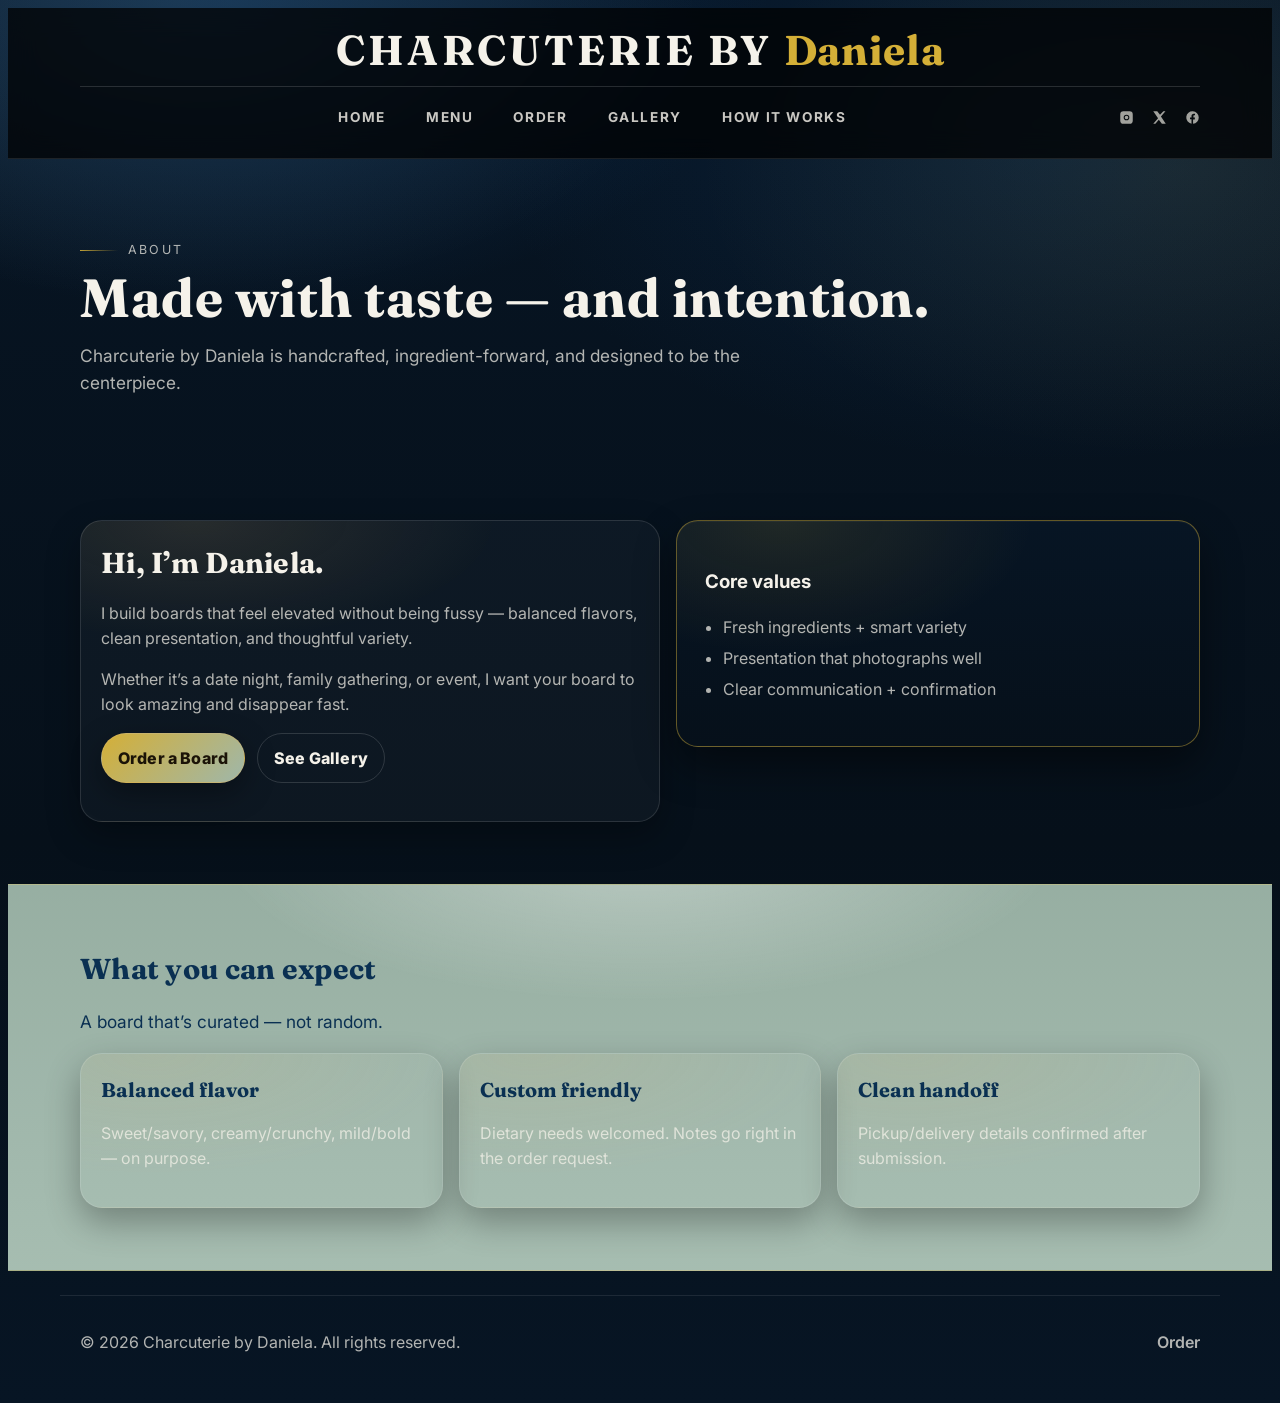
==== about.html @ 2075fee1 "adding the rest of the pages" ====
<!doctype html>
<html lang="en">
<head>
  <meta charset="utf-8" />
  <meta name="viewport" content="width=device-width,initial-scale=1" />
  <title>Charcuterie by Daniela — Boards for Every Occasion</title>
  <meta name="description" content="Handcrafted charcuterie boards made with premium ingredients. Perfect for date nights, gatherings, and events." />
  <link rel="stylesheet" href="css/styles.css" />
  <link rel="preconnect" href="https://fonts.googleapis.com">
  <link rel="preconnect" href="https://fonts.gstatic.com" crossorigin>
  <link href="https://fonts.googleapis.com/css2?family=Fraunces:opsz,wght@9..144,400;9..144,600;9..144,700&family=Inter:wght@400;500;600;700&display=swap" rel="stylesheet">

  
</head>
<body>

  <header class="topbar">
    <div class="topbar-inner container">
      <a class="topbar-brand" href="index.html">
        Charcuterie by <span>Daniela</span>
      </a>

      <div class="topbar-line" aria-hidden="true"></div>

      <div class="topbar-row">
        <nav class="topbar-nav" aria-label="Primary">
          <a href="index.html">Home</a>
          <a href="boards.html">Menu</a>
          <a href="order.html">Order</a>
          <a href="gallery.html">Gallery</a>
          <a href="how-it-works.html">How It Works</a>
          <!--<a href="about.html">About</a>-->
        </nav>

        <div class="topbar-social" aria-label="Social">
          <a href="#" aria-label="Instagram" class="social-link">
            <svg viewBox="0 0 24 24" aria-hidden="true">
              <path d="M7 2h10a5 5 0 0 1 5 5v10a5 5 0 0 1-5 5H7a5 5 0 0 1-5-5V7a5 5 0 0 1 5-5zm5 5.5A4.5 4.5 0 1 0 16.5 12 4.5 4.5 0 0 0 12 7.5zm0 7.4A2.9 2.9 0 1 1 14.9 12 2.9 2.9 0 0 1 12 14.9zM17.8 6.2a1.1 1.1 0 1 1-1.1-1.1 1.1 1.1 0 0 1 1.1 1.1z"/>
            </svg>
          </a>

          <a href="#" aria-label="Twitter" class="social-link">
            <svg viewBox="0 0 24 24" aria-hidden="true">
              <path d="M18.2 2h3.3l-7.2 8.2L22 22h-6.2l-4.9-6.3L5.4 22H2l7.7-8.8L2 2h6.4l4.4 5.7L18.2 2z"/>
            </svg>
          </a>

          <a href="#" aria-label="Facebook" class="social-link">
            <svg viewBox="0 0 24 24" aria-hidden="true">
              <path d="M22 12a10 10 0 1 0-11.6 9.9v-7H8v-3h2.4V9.7c0-2.4 1.4-3.8 3.6-3.8 1 0 2 .2 2 .2v2.2h-1.1c-1.1 0-1.4.7-1.4 1.4V12H16l-.5 3h-2.6v7A10 10 0 0 0 22 12z"/>
            </svg>
          </a>
        </div>

        <button class="nav-toggle" aria-label="Open menu" aria-expanded="false" aria-controls="mobileMenu" type="button">
          <svg viewBox="0 0 24 24" aria-hidden="true">
            <path d="M4 6h16M4 12h16M4 18h16" fill="none" stroke="currentColor" stroke-width="2" stroke-linecap="round"/>
          </svg>
        </button>
      </div>

      <div id="mobileMenu" class="mobile-menu" hidden>
        <a href="index.html">Home</a>
        <a href="boards.html">Menu</a>
        <a href="order.html">Order</a>
        <a href="gallery.html">Gallery</a>
        <a href="how-it-works.html">How It Works</a>
        <!--<a href="about.html">About</a>-->
      </div>
    </div>
  </header>



  <main>

    <section class="hero">
        <div class="container">
        <div class="eyebrow">About</div>
        <h1>Made with taste — and intention.</h1>
        <p class="lead">Charcuterie by Daniela is handcrafted, ingredient-forward, and designed to be the centerpiece.</p>
        </div>
    </section>

    <section class="section">
        <div class="container">
        <div class="split">
            <div class="card">
            <h2 class="section-title">Hi, I’m Daniela.</h2>
            <p class="muted">I build boards that feel elevated without being fussy — balanced flavors, clean presentation, and thoughtful variety.</p>
            <p class="muted">Whether it’s a date night, family gathering, or event, I want your board to look amazing and disappear fast.</p>

            <div class="hero-cta" style="margin-top:16px;">
                <a class="btn" href="order.html">Order a Board</a>
                <a class="btn btn-ghost" href="gallery.html">See Gallery</a>
            </div>
            </div>

            <aside class="callout">
            <h3>Core values</h3>
            <ul class="list">
                <li>Fresh ingredients + smart variety</li>
                <li>Presentation that photographs well</li>
                <li>Clear communication + confirmation</li>
            </ul>
            </aside>
        </div>
        </div>
    </section>

    <section class="section section-alt">
        <div class="container">
        <h2 class="section-title">What you can expect</h2>
        <p class="lead">A board that’s curated — not random.</p>

        <div class="grid-3" style="margin-top:16px;">
            <div class="card">
            <h3>Balanced flavor</h3>
            <p class="muted">Sweet/savory, creamy/crunchy, mild/bold — on purpose.</p>
            </div>
            <div class="card">
            <h3>Custom friendly</h3>
            <p class="muted">Dietary needs welcomed. Notes go right in the order request.</p>
            </div>
            <div class="card">
            <h3>Clean handoff</h3>
            <p class="muted">Pickup/delivery details confirmed after submission.</p>
            </div>
        </div>
        </div>
    </section>

    </main>


  <footer class="site-footer">
    <div class="container footer-inner">
      <p class="muted">© <span id="year"></span> Charcuterie by Daniela. All rights reserved.</p>
      <div class="footer-links">
        <a href="order.html">Order</a>
        <a href="contact.html" style="display:none;">Contact</a>
      </div>
    </div>
  </footer>

  <script src="js/main.js"></script>

</body>
</html>
---- css/styles.css ----
:root{
    --bg:#0a3052;         /* ink blue */
    --panel: rgba(255,255,255,.04);
    --panel2: rgba(255,255,255,.06);
    --text:#F5F2EA;        /* warm off-white */
    --muted: rgba(245,242,234,.72);
    --line: rgba(255,255,255,.10);

    --sage:#9FB7AA;        /* pale green */
    --gold:#D4AF37;        /* kintsugi gold */

    --radius: 22px;
    --max: 1120px;
    --shadow: 0 18px 55px rgba(0,0,0,.55);
    --shadow2: 0 10px 30px rgba(0,0,0,.35);
    }

    body{
    font-family: "Inter", system-ui, -apple-system, Segoe UI, Roboto, Arial, sans-serif;

    background:
      /* NEW: blue presence layer */
      radial-gradient(900px 520px at 18% 0%, rgba(18,74,133,.40), transparent 60%),
      radial-gradient(900px 520px at 82% 10%, rgba(18,74,133,.22), transparent 62%),

      /* existing glows */
      radial-gradient(900px 520px at 14% 0%, rgba(207,233,214,.12), transparent 58%),
      radial-gradient(800px 480px at 92% 12%, rgba(212,175,55,.10), transparent 60%),

      /* existing base */
      linear-gradient(180deg, #071524 0%, #06101a 60%, #071524 100%);

    color: var(--text);
    line-height: 1.55;
    -webkit-font-smoothing: antialiased;
    text-rendering: optimizeLegibility;
  }



    a{color:inherit;text-decoration:none}

    [hidden]{ display:none !important; }

    .container{max-width:var(--max); margin:0 auto; padding:0 20px}



    /* ===== Header ===== */
    .topbar{
      position: sticky;
      top: 0;
      z-index: 100;
      background: rgba(0,0,0,.72);
      backdrop-filter: blur(14px);
      border-bottom: 1px solid rgba(255,255,255,.10);
    }

    .topbar-inner{
      padding: 18px 0 10px;
    }

    .topbar-brand{
      display: block;
      text-align: center;
      font-family: "Fraunces", serif;
      font-weight: 700;
      letter-spacing: .08em;
      text-transform: uppercase;
      font-size: clamp(1.6rem, 4vw, 2.6rem);
      line-height: 1;
      margin: 4px 0 14px;
    }

    .topbar-brand span{
      color: var(--gold);
      letter-spacing: .02em;
      text-transform: none;
    }

    .topbar-line{
      height: 1px;
      width: 100%;
      background: rgba(255,255,255,.14);
      margin: 0 auto 10px;
    }

    .topbar-row{
      display: grid;
      grid-template-columns: 1fr auto;
      align-items: center;
      gap: 14px;
      padding-bottom: 10px;
    }

    .topbar-nav{
      display: flex;
      justify-content: center;
      gap: clamp(14px, 2.2vw, 28px);
      flex-wrap: wrap;
    }

    .topbar-nav a{
      color: rgba(245,242,234,.82);
      font-weight: 700;
      letter-spacing: .12em;
      text-transform: uppercase;
      font-size: .85rem;
      padding: 10px 6px;
      position: relative;
    }

    .topbar-nav a:hover{
      color: var(--text);
    }

    .topbar-nav a::after{
      content:"";
      position:absolute;
      left: 50%;
      bottom: 4px;
      transform: translateX(-50%);
      width: 0%;
      height: 2px;
      border-radius: 999px;
      background: linear-gradient(90deg, var(--gold), transparent);
      transition: width .18s ease;
    }

    .topbar-nav a:hover::after{
      width: 75%;
    }

    .topbar-social{
      display: flex;
      gap: 18px;
      align-items: center;
    }

    /* --- Topbar layout: allow desktop + crafted-style mobile --- */
    .topbar-inner{
      display: grid;
      grid-template-columns: 1fr;
      grid-template-areas:
        "brand"
        "line"
        "row";
    }

    .topbar-brand{ grid-area: brand; }
    .topbar-line{ grid-area: line; }
    .topbar-row{ grid-area: row; }

    /* hamburger button (hidden on desktop) */
    .nav-toggle{
      display: none;
      background: transparent;
      border: 0;
      padding: 8px;
      border-radius: 12px;
      color: rgba(245,242,234,.75);
      cursor: pointer;
    }
    .nav-toggle svg{ width: 22px; height: 22px; }
    .nav-toggle:hover{ color: var(--text); }

    /* mobile menu panel */
    .mobile-menu{
      grid-area: mobile;
      width: 100%;
      margin-top: 10px;
      padding: 10px 0 14px;
      border-top: 1px solid rgba(255,255,255,.10);
      display: flex;
      flex-direction: column;
      gap: 6px;
    }
    .mobile-menu a{
      color: rgba(245,242,234,.85);
      font-weight: 700;
      letter-spacing: .10em;
      text-transform: uppercase;
      font-size: .92rem;
      padding: 12px 6px;
    }
    .mobile-menu a:hover{ color: var(--text); }

    /* --- Crafted-style mobile header --- */
    @media (max-width: 780px){
      /* brand + icons in ONE row */
      .topbar-inner{
        grid-template-columns: 1fr auto;
        grid-template-areas:
          "brand row"
          "mobile mobile";
        align-items: center;
        gap: 10px;
        padding: 10px 0;
      }

      .topbar-line{ display: none; }

      .topbar-brand{
        text-align: left;
        margin: 0;
        font-size: 1.35rem; /* adjust to taste */
        letter-spacing: .06em;
      }

      /* right side = socials + hamburger */
      .topbar-row{
        grid-template-columns: auto auto;
        gap: 10px;
        padding-bottom: 0;
        justify-content: end;
      }

      /* hide desktop nav links on mobile */
      .topbar-nav{ display: none; }

      .topbar-social{ gap: 12px; }
      .social-link svg{ width: 16px; height: 16px; }

      .nav-toggle{ display: inline-flex; align-items: center; justify-content: center; }
    }

    

    .social-link{
      display: inline-flex;
      align-items: center;
      justify-content: center;
      color: rgba(245,242,234,.65);
      transition: color .15s ease, transform .15s ease;
    }

    .social-link svg{
      width: 15px;
      height: 15px;
      fill: currentColor;
    }

    .social-link:hover{
      color: var(--text);
      transform: translateY(-1px);
    }


    

    .brand span{color: var(--gold)}
    .nav a{
    color: var(--muted);
    font-weight: 600;
    font-size: .95rem;
    position: relative;
    }
    .nav a:hover{color: var(--text)}
    .nav a::after{
    content:"";
    position:absolute;
    left:0; bottom:-10px;
    width:0%;
    height:2px;
    border-radius:999px;
    background: linear-gradient(90deg, var(--gold), transparent);
    transition: width .18s ease;
    }
    .nav a:hover::after{width: 70%}

    .btn{
    display:inline-flex; align-items:center; justify-content:center;
    padding:12px 16px;
    border-radius: 999px;
    background: linear-gradient(135deg, var(--gold), var(--sage));
    color:#1b1307;
    font-weight: 800;
    letter-spacing: .01em;
    box-shadow: var(--shadow2);
    border:1px solid rgba(215,180,106,.45);
    transition: transform .15s ease, filter .15s ease;
    }
    .btn:hover{transform: translateY(-1px); filter: brightness(1.02)}
    .btn-small{padding:10px 14px; font-size:.95rem}

    .btn-ghost{
    background: transparent;
    color: var(--text);
    border: 1px solid rgba(255,255,255,.14);
    box-shadow:none;
    }
    .btn-ghost:hover{border-color: rgba(215,180,106,.45)}


    /*====Hero section=====*/

    .hero{
    padding: 74px 0 44px;
    }

    .eyebrow{
    display:inline-flex;
    gap:10px;
    align-items:center;
    color: var(--muted);
    text-transform: uppercase;
    letter-spacing: .18em;
    font-size: .78rem;
    }
    .eyebrow::before{
    content:"";
    width:38px; height:1px;
    background: linear-gradient(90deg, var(--gold), transparent);
    opacity: .9;
    }

    h1{
    font-family: "Fraunces", serif;
    font-weight: 700;
    font-size: clamp(2.2rem, 4.2vw, 3.4rem);
    line-height: 1.06;
    margin: .55rem 0 1rem;
    letter-spacing: .01em;
    }
    .lead{
    font-size: 1.08rem;
    color: var(--muted);
    max-width: 60ch;
    
    }
    .section-alt .lead{
    font-size: 1.08rem;
    color: var(--bg);
    max-width: 60ch;
    }

    .hero-cta{display:flex; gap:12px; margin:22px 0 18px}

    .trust{
    display:grid;
    grid-template-columns: repeat(3, minmax(0,1fr));
    gap: 10px;
    margin-top: 18px;
    }
    .trust-item{
    padding: 14px;
    border-radius: 16px;
    border: 1px solid rgba(255,255,255,.10);
    background: rgba(255,255,255,.03);
    }
    .trust-item strong{display:block; font-size:.93rem}
    .trust-item span{display:block; color: var(--muted); font-size:.84rem; margin-top:2px}

    
    .hero{
    position: relative;
    overflow: hidden;
    }

    .hero.hero-art{
    padding: 0;                 /* kill old spacing */
    min-height: 82vh;
    display: flex;
    align-items: center;
    background: url("../images/kintsugi_flower.webp") center / cover no-repeat; /* <-- change path */
  }

  .hero.hero-art .hero-overlay{
    position:absolute;
    inset:0;
    background: linear-gradient(
      180deg,
      rgba(7,21,36,.78) 0%,
      rgba(7,21,36,.55) 45%,
      rgba(7,21,36,.85) 100%
    );
    pointer-events:none;
  }

  .hero.hero-art .hero-inner{
    position: relative;
    z-index: 2;
    display:block;              /* override the grid hero-inner */
    max-width: var(--max);
    width: 100%;
  }



/*====tiles====*/
    .feature-grid{
    display: grid;
    grid-template-columns: 1fr 1fr;
  }

  .tile{
    min-height: 420px;
    display: grid;
    place-items: center;
    padding: 48px 28px;
  }

  .tile-content{
    background: rgba(255,255,255,.03);
    border: 1px solid rgba(255,255,255,.08);
  }

  .tile-title{
    font-family: "Fraunces", serif;
    font-size: clamp(1.8rem, 3vw, 2.4rem);
    letter-spacing: .08em;
    text-transform: uppercase;
    margin: 0;
    text-align: center;
  }

  .tile-rule{
    width: 140px;
    height: 2px;
    background: rgba(212,175,55,.55);
    margin: 14px auto 18px;
  }

  .tile-text{
    color: var(--muted);
    max-width: 52ch;
    text-align: center;
    margin: 0 0 22px;
    font-size: 1.02rem;
  }

  .tile-btn{
    display: inline-flex;
    align-items: center;
    justify-content: center;
    padding: 12px 18px;
    border-radius: 999px;
    font-weight: 800;
    letter-spacing: .08em;
    text-transform: uppercase;
    font-size: .85rem;

    background: linear-gradient(135deg, var(--gold), rgba(212,175,55,.75));
    color: #1b1307;
    border: 1px solid rgba(212,175,55,.45);
  }

  .tile-btn:hover{
    filter: brightness(1.03);
    transform: translateY(-1px);
  }

  .tile-media{
    padding: 0;
    border: 1px solid rgba(255,255,255,.08);
  }

  @media (max-width: 1000px){
  .feature-grid{
    display: flex;
    flex-direction: column;
  }

  .tile-about{ order: 1; }
  .tile-media-1{ order: 2; }
  .tile-events{ order: 3; }
  .tile-media-2{ order: 4; }
}


  /* Rotator */
  .rotator{
    position: relative;
    width: 100%;
    height: 100%;
    min-height: 420px;
    overflow: hidden;
  }

  .rotator-img{
    position: absolute;
    inset: 0;
    width: 100%;
    height: 100%;
    object-fit: cover;
    opacity: 0;
    transform: scale(1.03);
    transition: opacity 900ms ease, transform 1400ms ease;
  }

  .rotator-img.is-active{
    opacity: 1;
    transform: scale(1);
  }

  /* Mobile: stack tiles */
  @media (max-width: 900px){
    .feature-grid{ grid-template-columns: 1fr; }
    .tile{ min-height: 340px; }
    .rotator{ min-height: 340px; }
  }



/*=====CTA_banner=====*/
  .cta-banner{
    overflow: hidden;
    /*width: 100%;*/
    padding: 84px 20px;
    background:
      radial-gradient(
        700px 260px at 50% -40px,
        rgba(255,255,255,.35),
        transparent 60%
      ),
      linear-gradient(
        180deg,
        rgba(159,183,170,.95),
        rgba(175,198,184,.95)
      );
    border-top: 1px solid rgba(212,175,55,.28);
    border-bottom: 1px solid rgba(212,175,55,.28);
  }


  .cta-inner{
    max-width: var(--max);
    margin: 0 auto;
    text-align: center;
    color: #071524;
  }

  .cta-inner h2{
    font-family: "Fraunces", serif;
    font-size: clamp(2rem, 3.6vw, 2.6rem);
    margin: 0 0 12px;
  }

  .cta-inner p{
    font-size: 1.05rem;
    margin-bottom: 28px;
    opacity: .85;
  }


  .cta-actions{
    display: flex;
    gap: 14px;
    justify-content: center;
    flex-wrap: wrap;
  }

  /* toggle style */
  .cta-actions{
    margin-top: 22px;
    display: grid;
    gap: 12px;
    justify-items: center;
  }

  .gc-order{
    width: min(760px, 100%);
  }

  /* pill toggle */
  .gc-toggle{
    display: grid;
    grid-template-columns: 1fr 1fr;
    gap: 6px;
    padding: 6px;
    border-radius: 999px;
    background: rgba(255,255,255,.55);
    border: 1px solid rgba(7,21,36,.12);
  }

  .gc-tab{
    border: 0;
    background: transparent;
    border-radius: 999px;
    padding: 12px 14px;
    cursor: pointer;

    display: inline-flex;
    align-items: center;
    justify-content: center;
    gap: 10px;

    font-weight: 800;
    color: rgba(7,21,36,.80);
  }

  .gc-tab.is-active{
    background: rgba(255,255,255,.85);
    box-shadow: 0 10px 22px rgba(0,0,0,.18);
    color: #071524;
  }

  .gc-ico{ font-size: 1rem; }

  /* rows */
  .gc-rows{
    margin-top: 10px;
    border-radius: 18px;
    overflow: hidden;
    background: rgba(255,255,255,.55);
    border: 1px solid rgba(7,21,36,.12);
  }

  .gc-row{
    display: grid;
    grid-template-columns: 28px 1fr 16px;
    align-items: center;
    gap: 12px;
    padding: 14px 16px;
    color: #071524;
    text-decoration: none;
  }

  .gc-row + .gc-row{
    border-top: 1px solid rgba(7,21,36,.10);
  }

  .gc-row:hover{
    background: rgba(255,255,255,.70);
  }

  .gc-row-ico{
    opacity: .9;
  }

  .gc-row-text{
    font-weight: 600;
  }

  .gc-arrow{
    opacity: .55;
    font-size: 1.35rem;
    transform: translateY(-1px);
  }
  @media (max-width: 520px){
    .gc-toggle{
      grid-template-columns: 1fr;   /* stack buttons */
      border-radius: 18px;
    }
    .gc-tab{
      justify-content: flex-start;  /* looks nicer stacked */
    }
  }




  /*====photo scroll======*/
  .parallax-band{
    position: relative;
    width: 100%;
    height: clamp(320px, 45vh, 520px);
    overflow: hidden;
    border-top: 1px solid rgba(212,175,55,.22);
    border-bottom: 1px solid rgba(212,175,55,.22);
  }

  .parallax-band::before{
    content:"";
    position:absolute;
    inset:-12%; /* extra so it can move without showing edges */
    background: url("../images/Screenshot\ 2026-01-25\ 193001.webp") center / cover no-repeat;
    transform: translate3d(0, 0, 0);
    will-change: transform;
  }


/*====Board size & gallery ======*/
  .hero.hero-art h1{ max-width: 18ch; }
    
    .text-link{color: var(--gold); font-weight: 800}

    .section{padding: 62px 0}
    .section-title{
    font-family: "Fraunces", serif;
    font-size: 1.8rem;
    margin:0 0 .35rem;
    letter-spacing: .01em;
    }
    .section-subtitle{color: var(--muted); margin:0 0 24px}

    .grid-3{
    display:grid;
    grid-template-columns: repeat(3, minmax(0,1fr));
    gap: 16px;
    }


    /*====playing tht the card layout====*/

    .board-card{
      padding: 0;
      overflow: hidden;
    }

    .board-card .card-media{
      position: relative;
      height: 190px;
      border-bottom: 1px solid rgba(255,255,255,.10);
    }

    .board-card .card-media img{
      width: 100%;
      height: 100%;
      object-fit: cover;
      display: block;
      transform: scale(1.02);
      transition: transform 500ms ease;
    }

    .board-card:hover .card-media img{
      transform: scale(1.06);
    }

    .board-card .price-pill{
      position: absolute;
      top: 12px;
      right: 12px;
      padding: 8px 12px;
      border-radius: 999px;
      font-weight: 800;
      font-size: .78rem;
      letter-spacing: .06em;
      text-transform: uppercase;
      background: rgba(7,21,36,.72);
      color: var(--text);
      border: 1px solid rgba(212,175,55,.35);
      backdrop-filter: blur(8px);
    }

    .board-card .card-body{
      padding: 20px;
    }

    .card{
    padding: 20px;
    border-radius: var(--radius);
    border: 1px solid rgba(255,255,255,.12);
    background:
        radial-gradient(500px 200px at 20% 0%, rgba(215,180,106,.12), transparent 60%),
        rgba(255,255,255,.03);
    box-shadow: 0 14px 34px rgba(0,0,0,.30);
    transition: transform .15s ease, border-color .15s ease;
    }
    .card:hover{
    transform: translateY(-2px);
    border-color: rgba(215,180,106,.35);
    }

    .card h3{
    font-family: "Fraunces", serif;
    margin: 0 0 6px;
    font-size: 1.25rem;
    }
    .muted{color: var(--muted)}

    .list{margin: 12px 0 16px; padding-left: 18px; color: var(--muted)}
    .list li{margin: 6px 0}

    .section-alt{
      color: var(--bg);
    background:
      radial-gradient(
        700px 260px at 50% -40px,
        rgba(255,255,255,.35),
        transparent 60%
      ),
      linear-gradient(
        180deg,
        rgba(159,183,170,.95),
        rgba(175,198,184,.95)
      );
    border-top: 1px solid rgba(212,175,55,.28);
    border-bottom: 1px solid rgba(212,175,55,.28);
    }
    .split{
    display:grid;
    grid-template-columns: 1.05fr .95fr;
    gap: 16px;
    align-items: start;
    }
    .callout{
      padding: 28px;
      border-radius: var(--radius);
      background:
        radial-gradient(
          420px 220px at 20% 0%,
          rgba(212,175,55,.12),
          transparent 60%
        ),
        linear-gradient(
          180deg,
          #071524,
          #06101a
        );

      border: 1px solid rgba(212,175,55,.45);
      box-shadow:
        0 18px 40px rgba(0,0,0,.45),
        inset 0 1px 0 rgba(255,255,255,.04);
    }

    .callout h3{
      color: var(--text);
    }

    .site-footer{padding: 24px 0}
    .footer-inner{
    display:flex; justify-content:space-between; align-items:center;
    border-top: 1px solid rgba(255,255,255,.09);
    padding-top: 18px;
    }
    .footer-links{display:flex; gap:14px}
    .footer-links a{color: var(--muted); font-weight:600}
    .footer-links a:hover{color: var(--text)}

    @media (max-width: 900px){
    .hero-inner{grid-template-columns:1fr}
    .trust{grid-template-columns:1fr}
    .grid-3{grid-template-columns:1fr}
    .split{grid-template-columns:1fr}
    .nav{gap:12px; flex-wrap:wrap; justify-content:flex-end}
    }
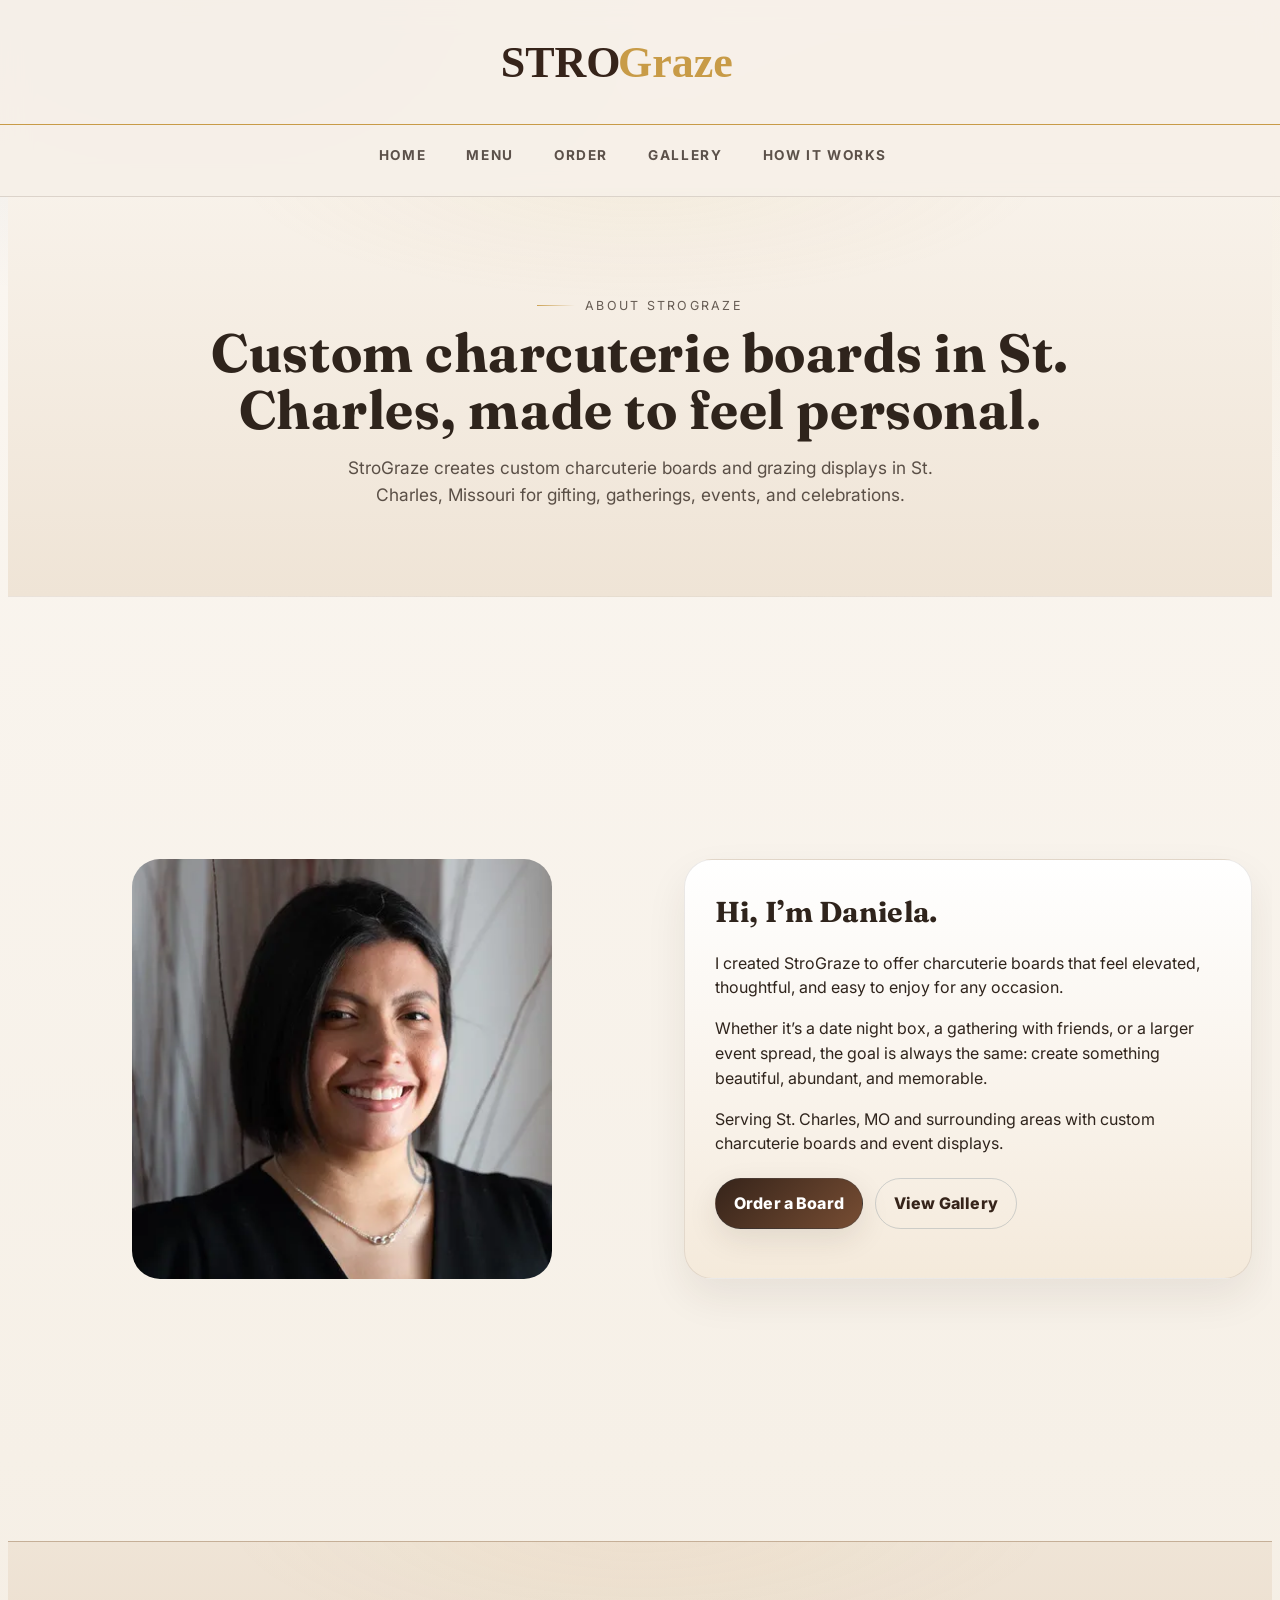
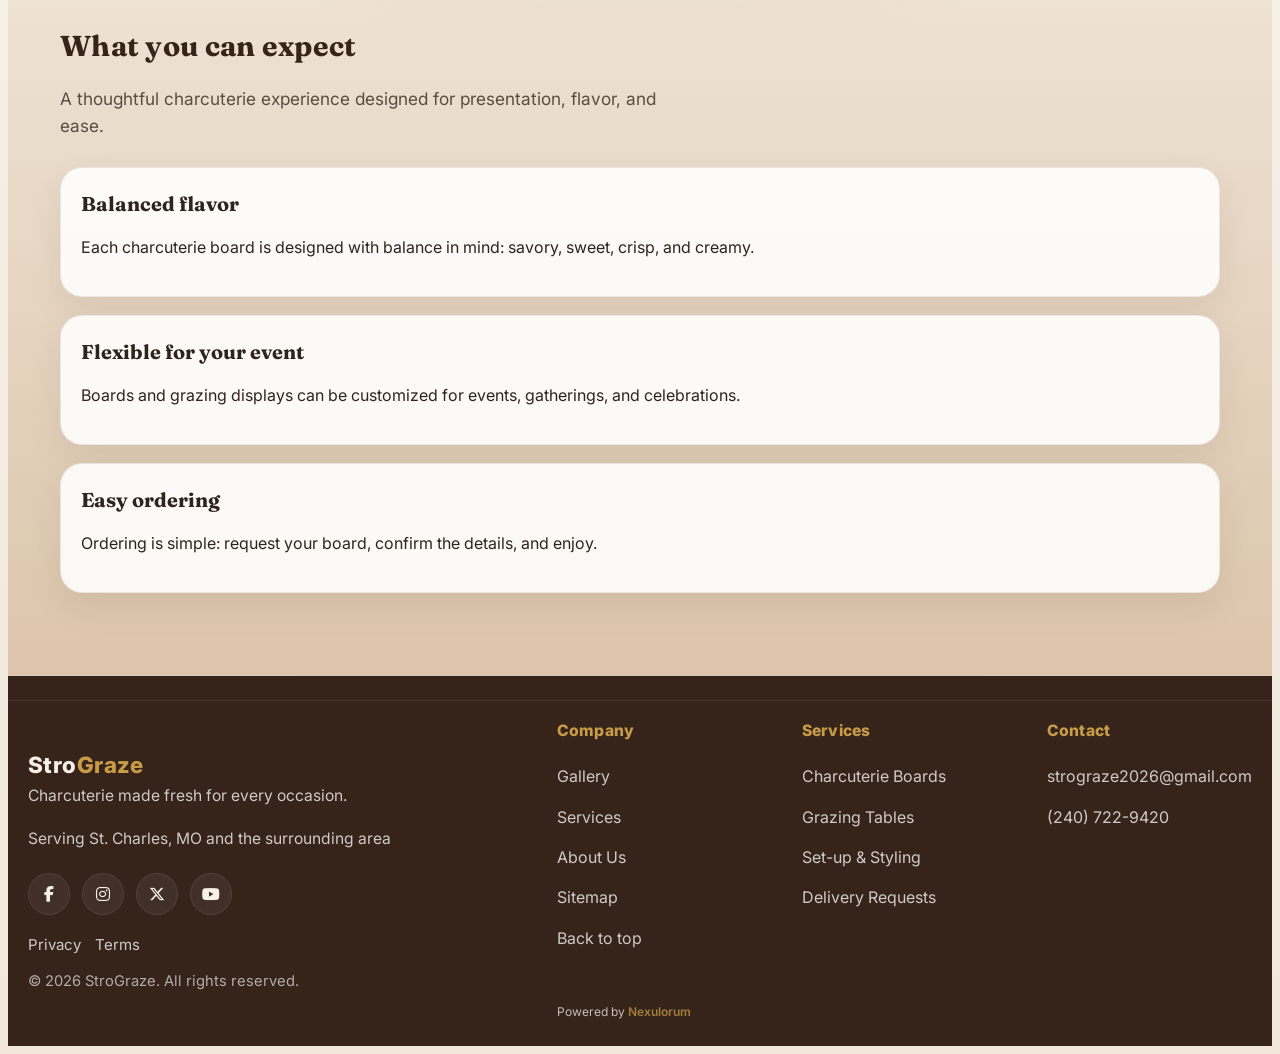
==== commit da756bde: "fixing bugs" ====
--- a/about.html
+++ b/about.html
@@ -3,21 +3,83 @@
 <head>
   <meta charset="utf-8" />
   <meta name="viewport" content="width=device-width,initial-scale=1" />
-  <title>Charcuterie by Daniela — Boards for Every Occasion</title>
-  <meta name="description" content="Handcrafted charcuterie boards made with premium ingredients. Perfect for date nights, gatherings, and events." />
+
+  <title>About StroGraze | Charcuterie Boards in St Charles MO</title>
+  <meta name="description" content="Learn about StroGraze, a St Charles, MO charcuterie business creating custom boards, grazing boxes, and styled displays for gifting, gatherings, and events." />
+
+  <link rel="canonical" href="https://strograze.com/about.html" />
+
+  <meta property="og:title" content="About StroGraze | Charcuterie Boards in St Charles MO" />
+  <meta property="og:description" content="StroGraze creates custom charcuterie boards and grazing displays for St Charles, MO events, gifting, and gatherings." />
+  <meta property="og:type" content="website" />
+  <meta property="og:url" content="https://strograze.com/about.html" />
+  <meta property="og:image" content="https://strograze.com/images/og-charcuterie-board.webp" />
+
+  <meta name="twitter:card" content="summary_large_image" />
+  <meta name="twitter:title" content="About StroGraze | St Charles MO Charcuterie" />
+  <meta name="twitter:description" content="Custom charcuterie boards and grazing displays made for St Charles, MO gatherings and events." />
+  <meta name="twitter:image" content="https://strograze.com/images/og-charcuterie-board.webp" />
+  <link rel="icon" href="/images/favicon.svg" type="image/svg+xml">
+
   <link rel="stylesheet" href="css/styles.css" />
-  <link rel="preconnect" href="https://fonts.googleapis.com">
-  <link rel="preconnect" href="https://fonts.gstatic.com" crossorigin>
-  <link href="https://fonts.googleapis.com/css2?family=Fraunces:opsz,wght@9..144,400;9..144,600;9..144,700&family=Inter:wght@400;500;600;700&display=swap" rel="stylesheet">
-
-  
+
+  <link rel="preconnect" href="https://fonts.googleapis.com" />
+  <link rel="preconnect" href="https://fonts.gstatic.com" crossorigin />
+  <link href="https://fonts.googleapis.com/css2?family=Fraunces:opsz,wght@9..144,400;9..144,600;9..144,700&family=Inter:wght@400;500;600;700&display=swap" rel="stylesheet" />
+  <link rel="stylesheet" href="https://cdnjs.cloudflare.com/ajax/libs/font-awesome/6.5.2/css/all.min.css" />
+
+  <script type="application/ld+json">
+  {
+    "@context": "https://schema.org",
+    "@type": "LocalBusiness",
+    "@id": "https://strograze.com/#business",
+    "name": "StroGraze",
+    "url": "https://strograze.com/",
+    "description": "Custom charcuterie boards, grazing boxes, and event-ready displays serving St Charles, Missouri and the surrounding area.",
+    "email": "strograze2026@gmail.com",
+    "telephone": "+12407229420",
+    "areaServed": [
+      "St Charles, MO",
+      "St Charles County, MO",
+      "St Louis, MO",
+      "O'Fallon, MO",
+      "St Peters, MO"
+    ],
+    "address": {
+      "@type": "PostalAddress",
+      "addressLocality": "St Charles",
+      "addressRegion": "MO",
+      "addressCountry": "US"
+    },
+    "priceRange": "$$",
+    "servesCuisine": "Charcuterie",
+    "sameAs": []
+  }
+  </script>
+
+  <script type="application/ld+json">
+  {
+    "@context": "https://schema.org",
+    "@type": "AboutPage",
+    "@id": "https://strograze.com/about.html#webpage",
+    "url": "https://strograze.com/about.html",
+    "name": "About StroGraze",
+    "description": "About page for StroGraze, a St Charles, Missouri charcuterie business.",
+    "isPartOf": {
+      "@id": "https://strograze.com/#website"
+    },
+    "about": {
+      "@id": "https://strograze.com/#business"
+    }
+  }
+  </script>
 </head>
-<body>
+<body class="page-about">
 
   <header class="topbar">
     <div class="topbar-inner container">
       <a class="topbar-brand" href="index.html">
-        Charcuterie by <span>Daniela</span>
+        <img src="/images/logo.svg" alt="StroGraze charcuterie St Charles MO">
       </a>
 
       <div class="topbar-line" aria-hidden="true"></div>
@@ -32,25 +94,7 @@
           <!--<a href="about.html">About</a>-->
         </nav>
 
-        <div class="topbar-social" aria-label="Social">
-          <a href="#" aria-label="Instagram" class="social-link">
-            <svg viewBox="0 0 24 24" aria-hidden="true">
-              <path d="M7 2h10a5 5 0 0 1 5 5v10a5 5 0 0 1-5 5H7a5 5 0 0 1-5-5V7a5 5 0 0 1 5-5zm5 5.5A4.5 4.5 0 1 0 16.5 12 4.5 4.5 0 0 0 12 7.5zm0 7.4A2.9 2.9 0 1 1 14.9 12 2.9 2.9 0 0 1 12 14.9zM17.8 6.2a1.1 1.1 0 1 1-1.1-1.1 1.1 1.1 0 0 1 1.1 1.1z"/>
-            </svg>
-          </a>
-
-          <a href="#" aria-label="Twitter" class="social-link">
-            <svg viewBox="0 0 24 24" aria-hidden="true">
-              <path d="M18.2 2h3.3l-7.2 8.2L22 22h-6.2l-4.9-6.3L5.4 22H2l7.7-8.8L2 2h6.4l4.4 5.7L18.2 2z"/>
-            </svg>
-          </a>
-
-          <a href="#" aria-label="Facebook" class="social-link">
-            <svg viewBox="0 0 24 24" aria-hidden="true">
-              <path d="M22 12a10 10 0 1 0-11.6 9.9v-7H8v-3h2.4V9.7c0-2.4 1.4-3.8 3.6-3.8 1 0 2 .2 2 .2v2.2h-1.1c-1.1 0-1.4.7-1.4 1.4V12H16l-.5 3h-2.6v7A10 10 0 0 0 22 12z"/>
-            </svg>
-          </a>
-        </div>
+
 
         <button class="nav-toggle" aria-label="Open menu" aria-expanded="false" aria-controls="mobileMenu" type="button">
           <svg viewBox="0 0 24 24" aria-hidden="true">
@@ -76,58 +120,58 @@
 
     <section class="hero">
         <div class="container">
-        <div class="eyebrow">About</div>
-        <h1>Made with taste — and intention.</h1>
-        <p class="lead">Charcuterie by Daniela is handcrafted, ingredient-forward, and designed to be the centerpiece.</p>
+        <div class="eyebrow">About StroGraze</div>
+          <h1>Custom charcuterie boards in St. Charles, made to feel personal.</h1>
+          <p class="lead">StroGraze creates custom charcuterie boards and grazing displays in St. Charles, Missouri for gifting, gatherings, events, and celebrations.</p>
         </div>
     </section>
 
     <section class="section">
-        <div class="container">
-        <div class="split">
-            <div class="card">
+      <div class="container">
+        <div class="split about-owner-split">
+
+          <div class="about-owner-photo">
+            <img src="images/founder-img.webp" alt="Daniela, owner of StroGraze in St. Charles, MO">
+          </div>
+
+          <div class="card">
             <h2 class="section-title">Hi, I’m Daniela.</h2>
-            <p class="muted">I build boards that feel elevated without being fussy — balanced flavors, clean presentation, and thoughtful variety.</p>
-            <p class="muted">Whether it’s a date night, family gathering, or event, I want your board to look amazing and disappear fast.</p>
-
-            <div class="hero-cta" style="margin-top:16px;">
-                <a class="btn" href="order.html">Order a Board</a>
-                <a class="btn btn-ghost" href="gallery.html">See Gallery</a>
+            <p class="muted">I created StroGraze to offer charcuterie boards that feel elevated, thoughtful, and easy to enjoy for any occasion.</p>
+            <p class="muted">Whether it’s a date night box, a gathering with friends, or a larger event spread, the goal is always the same: create something beautiful, abundant, and memorable.</p>
+            <p class="muted">Serving St. Charles, MO and surrounding areas with custom charcuterie boards and event displays.</p>
+
+            <div class="hero-cta">
+              <a class="btn" href="order.html">Order a Board</a>
+              <a class="btn btn-ghost" href="gallery.html">View Gallery</a>
             </div>
-            </div>
-
-            <aside class="callout">
-            <h3>Core values</h3>
-            <ul class="list">
-                <li>Fresh ingredients + smart variety</li>
-                <li>Presentation that photographs well</li>
-                <li>Clear communication + confirmation</li>
-            </ul>
-            </aside>
-        </div>
-        </div>
+          </div>
+
+        </div>
+      </div>
     </section>
 
     <section class="section section-alt">
-        <div class="container">
+      <div class="container">
         <h2 class="section-title">What you can expect</h2>
-        <p class="lead">A board that’s curated — not random.</p>
-
-        <div class="grid-3" style="margin-top:16px;">
-            <div class="card">
+        <p class="lead">A thoughtful charcuterie experience designed for presentation, flavor, and ease.</p>
+
+        <div class="about-expect-grid">
+          <div class="card">
             <h3>Balanced flavor</h3>
-            <p class="muted">Sweet/savory, creamy/crunchy, mild/bold — on purpose.</p>
-            </div>
-            <div class="card">
-            <h3>Custom friendly</h3>
-            <p class="muted">Dietary needs welcomed. Notes go right in the order request.</p>
-            </div>
-            <div class="card">
-            <h3>Clean handoff</h3>
-            <p class="muted">Pickup/delivery details confirmed after submission.</p>
-            </div>
-        </div>
-        </div>
+            <p class="muted">Each charcuterie board is designed with balance in mind: savory, sweet, crisp, and creamy.</p>
+          </div>
+
+          <div class="card">
+            <h3>Flexible for your event</h3>
+            <p class="muted">Boards and grazing displays can be customized for events, gatherings, and celebrations.</p>
+          </div>
+
+          <div class="card">
+            <h3>Easy ordering</h3>
+            <p class="muted">Ordering is simple: request your board, confirm the details, and enjoy.</p>
+          </div>
+        </div>
+      </div>
     </section>
 
     </main>
@@ -135,15 +179,65 @@
 
   <footer class="site-footer">
     <div class="container footer-inner">
-      <p class="muted">© <span id="year"></span> Charcuterie by Daniela. All rights reserved.</p>
-      <div class="footer-links">
-        <a href="order.html">Order</a>
-        <a href="contact.html" style="display:none;">Contact</a>
+      <div class="footer__left">
+        <div>
+          <div class="footer__name">Stro<span>Graze</span></div>
+          <div class="footer__tag">
+            Charcuterie made fresh for every occasion.
+            <p>Serving St. Charles, MO and the surrounding area</p>
+          </div>
+
+          <div class="footer__socials">
+            <a href="#" aria-label="Facebook"><i class="fa-brands fa-facebook-f"></i></a>
+            <a href="#" aria-label="Instagram"><i class="fa-brands fa-instagram"></i></a>
+            <a href="#" aria-label="X"><i class="fa-brands fa-x-twitter"></i></a>
+            <a href="#" aria-label="YouTube"><i class="fa-brands fa-youtube"></i></a>
+          </div>
+
+          <div class="footer__legal">
+            <a href="/privacy.html">Privacy</a>
+            <a href="/terms.html">Terms</a>
+          </div>
+
+          <p class="footer__copy">© <span id="year"></span> StroGraze. All rights reserved.</p>
+        </div>
+      </div>
+
+      <div class="footer__right">
+        <div class="footer__column">
+          <h3 class="footer__heading">Company</h3>
+          <a href="/gallery.html">Gallery</a>
+          <a href="/boards.html">Services</a>
+          <a href="/about.html">About Us</a>
+          <a href="/sitemap.html">Sitemap</a>
+          <a href="#top">Back to top</a>
+        </div>
+
+        <div class="footer__column">
+          <h3 class="footer__heading">Services</h3>
+          <a href="/boards.html">Charcuterie Boards</a>
+          <a href="/boards.html#grazing-tables">Grazing Tables</a>
+          <a href="/boards.html">Set-up &amp; Styling</a>
+          <a href="/order.html">Delivery Requests</a>
+        </div>
+
+        <div class="footer__column">
+          <h3 class="footer__heading">Contact</h3>
+          <a href="mailto:strograze2026@gmail.com">strograze2026@gmail.com</a>
+          <a href="tel:+12407229420">(240) 722-9420</a>
+        </div>
+
+        <div class="powered-by-nexulorum">
+          Powered by
+          <a href="https://nexulorum.com" target="_blank" rel="noopener noreferrer">Nexulorum</a>
+        </div>
       </div>
     </div>
   </footer>
 
-  <script src="js/main.js"></script>
-
+  <script src="/js/main.js"></script>
+  <script>
+    document.getElementById('year').textContent = new Date().getFullYear();
+  </script>
 </body>
 </html>
--- a/css/styles.css
+++ b/css/styles.css
@@ -1,40 +1,40 @@
 
-    :root{
-    --bg:#0a3052;         /* ink blue */
-    --panel: rgba(255,255,255,.04);
-    --panel2: rgba(255,255,255,.06);
-    --text:#F5F2EA;        /* warm off-white */
-    --muted: rgba(245,242,234,.72);
-    --line: rgba(255,255,255,.10);
-
-    --sage:#9FB7AA;        /* pale green */
-    --gold:#D4AF37;        /* kintsugi gold */
+  :root{
+    --bg: #f6f0e7;
+    --bg-soft: #efe4d6;
+    --panel: #ffffff;
+    --panel-warm: #eadbc8;
+
+    --text: #2f241c;
+    --muted: rgba(47,36,28,.72);
+    --line: rgba(59,44,34,.14);
+
+
+    --brown-deep: #36241a;
+    --brown-mid: #774d33;
+    --cream: #f6f0e7;
+    --tan: #dcc5ab;
+    --gold: #c89b47;
+    --white: #ffffff; 
 
     --radius: 22px;
-    --max: 1120px;
-    --shadow: 0 18px 55px rgba(0,0,0,.55);
-    --shadow2: 0 10px 30px rgba(0,0,0,.35);
-    }
-
-    body{
+    --max: 1520px;
+    --shadow: 0 18px 55px rgba(47,36,28,.12);
+    --shadow2: 0 10px 30px rgba(47,36,28,.10);
+  }
+
+
+  body{
     font-family: "Inter", system-ui, -apple-system, Segoe UI, Roboto, Arial, sans-serif;
-
     background:
-      /* NEW: blue presence layer */
-      radial-gradient(900px 520px at 18% 0%, rgba(18,74,133,.40), transparent 60%),
-      radial-gradient(900px 520px at 82% 10%, rgba(18,74,133,.22), transparent 62%),
-
-      /* existing glows */
-      radial-gradient(900px 520px at 14% 0%, rgba(207,233,214,.12), transparent 58%),
-      radial-gradient(800px 480px at 92% 12%, rgba(212,175,55,.10), transparent 60%),
-
-      /* existing base */
-      linear-gradient(180deg, #071524 0%, #06101a 60%, #071524 100%);
-
+      radial-gradient(900px 520px at 15% 0%, rgba(63,103,135,.10), transparent 60%),
+      radial-gradient(900px 520px at 85% 10%, rgba(200,155,71,.08), transparent 62%),
+      linear-gradient(180deg, #fbf7f2 0%, #f6f0e7 55%, #f1e7da 100%);
     color: var(--text);
     line-height: 1.55;
     -webkit-font-smoothing: antialiased;
     text-rendering: optimizeLegibility;
+    overflow-x: hidden;
   }
 
 
@@ -49,13 +49,15 @@
 
     /* ===== Header ===== */
     .topbar{
-      position: sticky;
-      top: 0;
-      z-index: 100;
-      background: rgba(0,0,0,.72);
-      backdrop-filter: blur(14px);
-      border-bottom: 1px solid rgba(255,255,255,.10);
-    }
+    position: fixed;
+    top: 0;
+    left: 0;
+    width: 100%;
+    z-index: 9999;
+    background: rgba(246,240,231,.88);
+    backdrop-filter: blur(14px);
+    border-bottom: 1px solid var(--line);
+  }
 
     .topbar-inner{
       padding: 18px 0 10px;
@@ -71,6 +73,7 @@
       font-size: clamp(1.6rem, 4vw, 2.6rem);
       line-height: 1;
       margin: 4px 0 14px;
+      color: var(--brown-deep);
     }
 
     .topbar-brand span{
@@ -82,7 +85,7 @@
     .topbar-line{
       height: 1px;
       width: 100%;
-      background: rgba(255,255,255,.14);
+      background: var(--gold);
       margin: 0 auto 10px;
     }
 
@@ -102,7 +105,7 @@
     }
 
     .topbar-nav a{
-      color: rgba(245,242,234,.82);
+      color: rgba(47,36,28,.78);
       font-weight: 700;
       letter-spacing: .12em;
       text-transform: uppercase;
@@ -112,7 +115,7 @@
     }
 
     .topbar-nav a:hover{
-      color: var(--text);
+      color: var(--gold);
     }
 
     .topbar-nav a::after{
@@ -159,7 +162,7 @@
       border: 0;
       padding: 8px;
       border-radius: 12px;
-      color: rgba(245,242,234,.75);
+      color: var(--brown-deep);
       cursor: pointer;
     }
     .nav-toggle svg{ width: 22px; height: 22px; }
@@ -177,7 +180,7 @@
       gap: 6px;
     }
     .mobile-menu a{
-      color: rgba(245,242,234,.85);
+      color: var(--brown-deep);
       font-weight: 700;
       letter-spacing: .10em;
       text-transform: uppercase;
@@ -231,7 +234,7 @@
       display: inline-flex;
       align-items: center;
       justify-content: center;
-      color: rgba(245,242,234,.65);
+      color: rgba(47,36,28,.62);
       transition: color .15s ease, transform .15s ease;
     }
 
@@ -242,7 +245,7 @@
     }
 
     .social-link:hover{
-      color: var(--text);
+      color: var(--brown-deep);
       transform: translateY(-1px);
     }
 
@@ -270,26 +273,32 @@
     .nav a:hover::after{width: 70%}
 
     .btn{
-    display:inline-flex; align-items:center; justify-content:center;
-    padding:12px 16px;
-    border-radius: 999px;
-    background: linear-gradient(135deg, var(--gold), var(--sage));
-    color:#1b1307;
-    font-weight: 800;
-    letter-spacing: .01em;
+    display:inline-flex;
+    align-items:center;
+    justify-content:center;
+    padding:12px 18px;
+    border-radius:999px;
+    background: linear-gradient(135deg, var(--brown-deep), var(--brown-mid));
+    color:#fff;
+    font-weight:800;
+    letter-spacing:.01em;
     box-shadow: var(--shadow2);
-    border:1px solid rgba(215,180,106,.45);
+    border:1px solid rgba(41,74,99,.20);
     transition: transform .15s ease, filter .15s ease;
-    }
-    .btn:hover{transform: translateY(-1px); filter: brightness(1.02)}
+  }
+    .btn:hover{
+    transform: translateY(-1px);
+    filter: brightness(1.04);
+  }
     .btn-small{padding:10px 14px; font-size:.95rem}
 
     .btn-ghost{
     background: transparent;
-    color: var(--text);
-    border: 1px solid rgba(255,255,255,.14);
-    box-shadow:none;
-    }
+    color: var(--brown-deep);
+    border: 1px solid rgba(41,74,99,.20);
+    box-shadow: none;
+  }
+
     .btn-ghost:hover{border-color: rgba(215,180,106,.45)}
 
 
@@ -325,15 +334,22 @@
     }
     .lead{
     font-size: 1.08rem;
-    color: var(--muted);
+    color: var(--text);
     max-width: 60ch;
     
     }
     .section-alt .lead{
     font-size: 1.08rem;
-    color: var(--bg);
+    color: var(--text);
     max-width: 60ch;
     }
+
+    section,
+main{
+  position: relative;
+  z-index: 1;
+  margin-top: 180px; /* adjust if needed */
+}
 
     .hero-cta{display:flex; gap:12px; margin:22px 0 18px}
 
@@ -363,7 +379,13 @@
     min-height: 82vh;
     display: flex;
     align-items: center;
-    background: url("../images/kintsugi_flower.webp") center / cover no-repeat; /* <-- change path */
+    background: url("../images/kintsugi_flower.webp") center / cover no-repeat; 
+  }
+  .hero,
+  .hero-art,
+  .parallax-band{
+    position: relative;
+    z-index: 1;
   }
 
   .hero.hero-art .hero-overlay{
@@ -371,9 +393,9 @@
     inset:0;
     background: linear-gradient(
       180deg,
-      rgba(7,21,36,.78) 0%,
-      rgba(7,21,36,.55) 45%,
-      rgba(7,21,36,.85) 100%
+      rgba(7,21,36,.60) 0%,
+      rgba(7,21,36,.33) 45%,
+      rgba(7,21,36,.70) 100%
     );
     pointer-events:none;
   }
@@ -395,7 +417,7 @@
   }
 
   .tile{
-    min-height: 420px;
+    min-height: 220px;
     display: grid;
     place-items: center;
     padding: 48px 28px;
@@ -423,7 +445,7 @@
   }
 
   .tile-text{
-    color: var(--muted);
+    color: var(--brown-deep);
     max-width: 52ch;
     text-align: center;
     margin: 0 0 22px;
@@ -508,17 +530,7 @@
     overflow: hidden;
     /*width: 100%;*/
     padding: 84px 20px;
-    background:
-      radial-gradient(
-        700px 260px at 50% -40px,
-        rgba(255,255,255,.35),
-        transparent 60%
-      ),
-      linear-gradient(
-        180deg,
-        rgba(159,183,170,.95),
-        rgba(175,198,184,.95)
-      );
+    background: var(--brown-deep);
     border-top: 1px solid rgba(212,175,55,.28);
     border-bottom: 1px solid rgba(212,175,55,.28);
   }
@@ -528,7 +540,7 @@
     max-width: var(--max);
     margin: 0 auto;
     text-align: center;
-    color: #071524;
+    color: var(--tan);
   }
 
   .cta-inner h2{
@@ -562,6 +574,7 @@
   .gc-order{
     width: min(760px, 100%);
   }
+
 
   /* pill toggle */
   .gc-toggle{
@@ -570,8 +583,8 @@
     gap: 6px;
     padding: 6px;
     border-radius: 999px;
-    background: rgba(255,255,255,.55);
-    border: 1px solid rgba(7,21,36,.12);
+    background: rgba(255,248,240,.82);
+    border: 1px solid rgba(54,36,26,.12);
   }
 
   .gc-tab{
@@ -580,31 +593,26 @@
     border-radius: 999px;
     padding: 12px 14px;
     cursor: pointer;
-
     display: inline-flex;
     align-items: center;
     justify-content: center;
     gap: 10px;
-
     font-weight: 800;
-    color: rgba(7,21,36,.80);
+    color: rgba(54,36,26,.82);
   }
 
   .gc-tab.is-active{
-    background: rgba(255,255,255,.85);
-    box-shadow: 0 10px 22px rgba(0,0,0,.18);
-    color: #071524;
-  }
-
-  .gc-ico{ font-size: 1rem; }
-
-  /* rows */
+    background: rgba(255,255,255,.92);
+    box-shadow: 0 10px 22px rgba(0,0,0,.12);
+    color: var(--brown-deep);
+  }
+
   .gc-rows{
     margin-top: 10px;
     border-radius: 18px;
     overflow: hidden;
-    background: rgba(255,255,255,.55);
-    border: 1px solid rgba(7,21,36,.12);
+    background: rgba(255,248,240,.82);
+    border: 1px solid rgba(54,36,26,.12);
   }
 
   .gc-row{
@@ -613,12 +621,17 @@
     align-items: center;
     gap: 12px;
     padding: 14px 16px;
-    color: #071524;
+    width: 100%;
+    border: 0;
+    background: transparent;
+    cursor: pointer;
+    text-align: left;
+    color: var(--brown-deep);
     text-decoration: none;
   }
 
   .gc-row + .gc-row{
-    border-top: 1px solid rgba(7,21,36,.10);
+    border-top: 1px solid rgba(54,36,26,.10);
   }
 
   .gc-row:hover{
@@ -638,6 +651,96 @@
     font-size: 1.35rem;
     transform: translateY(-1px);
   }
+
+
+
+.gc-inline-panel{
+  padding: 18px 16px 20px;
+  background: rgba(255, 248, 240, 0.78);
+  border-top: 1px solid rgba(63,45,36,.10);
+}
+
+.gc-inline-panel h4{
+  margin: 0 0 14px;
+  font-family: "Fraunces", serif;
+  font-size: 1.1rem;
+  color: var(--brown-deep);
+}
+
+
+.gc-form-grid > *{
+  min-width: 0;
+}
+.gc-form-grid{
+  display: grid;
+  grid-template-columns: repeat(2, minmax(0, 1fr));
+  gap: 14px;
+}
+
+.gc-form-grid label,
+.gc-full{
+  display: flex;
+  flex-direction: column;
+  gap: 6px;
+}
+
+.gc-form-grid span,
+.gc-full span{
+  font-size: .9rem;
+  font-weight: 700;
+  color: var(--brown-deep);
+}
+
+.gc-form-grid input,
+.gc-form-grid select,
+.gc-full textarea{
+  width: 100%;
+  max-width: 100%;
+  min-width: 0;
+  box-sizing: border-box;
+  padding: 12px 14px;
+  border-radius: 14px;
+  border: 1px solid rgba(63,45,36,.14);
+  background: rgba(255,255,255,.88);
+  color: var(--text);
+  font: inherit;
+}
+
+.gc-full{
+  margin-top: 14px;
+  min-width: 0
+}
+
+.gc-location-text{
+  margin: 0 0 14px;
+  color: var(--text);
+}
+
+.gc-submit-wrap{
+  margin-top: 18px;
+  display: flex;
+  justify-content: center;
+}
+.gc-helper-text{
+  margin: 12px 0 0;
+  font-size: .92rem;
+  color: rgba(54,36,26,.72);
+}
+
+.gc-submit-wrap{
+  margin-top: 18px;
+  display: flex;
+  justify-content: center;
+}
+
+
+
+
+@media (max-width: 700px){
+  .gc-form-grid{
+    grid-template-columns: 1fr;
+  }
+}
   @media (max-width: 520px){
     .gc-toggle{
       grid-template-columns: 1fr;   /* stack buttons */
@@ -676,14 +779,16 @@
     
     .text-link{color: var(--gold); font-weight: 800}
 
-    .section{padding: 62px 0}
+    .section{
+    padding: 72px 0;
+  }
     .section-title{
     font-family: "Fraunces", serif;
     font-size: 1.8rem;
     margin:0 0 .35rem;
     letter-spacing: .01em;
     }
-    .section-subtitle{color: var(--muted); margin:0 0 24px}
+    .section-subtitle{color: var(--brown-deep); margin:0 0 24px}
 
     .grid-3{
     display:grid;
@@ -693,6 +798,25 @@
 
 
     /*====playing tht the card layout====*/
+
+    .board-section{
+    background: #fcfaf7;
+  }
+
+  .board-section .board-card{
+    background: var(--brown-deep);
+    border: 1px solid rgba(74,52,40,.12);
+  }
+
+  .board-section .card-body{
+    background: transparent;
+  }
+
+  .board-section .price-pill{
+    background: rgba(41,74,99,.92);
+    color: #fff;
+    border: 1px solid rgba(200,155,71,.35);
+  }
 
     .board-card{
       padding: 0;
@@ -729,7 +853,7 @@
       letter-spacing: .06em;
       text-transform: uppercase;
       background: rgba(7,21,36,.72);
-      color: var(--text);
+      color: var(--cream);
       border: 1px solid rgba(212,175,55,.35);
       backdrop-filter: blur(8px);
     }
@@ -737,48 +861,48 @@
     .board-card .card-body{
       padding: 20px;
     }
+
+
 
     .card{
     padding: 20px;
     border-radius: var(--radius);
-    border: 1px solid rgba(255,255,255,.12);
-    background:
-        radial-gradient(500px 200px at 20% 0%, rgba(215,180,106,.12), transparent 60%),
-        rgba(255,255,255,.03);
-    box-shadow: 0 14px 34px rgba(0,0,0,.30);
+    border: 1px solid rgba(74,52,40,.10);
+    background: rgba(255,255,255,.88);
+    box-shadow: 0 14px 34px rgba(47,36,28,.08);
     transition: transform .15s ease, border-color .15s ease;
-    }
-    .card:hover{
+  }
+
+  .card:hover{
     transform: translateY(-2px);
-    border-color: rgba(215,180,106,.35);
-    }
-
-    .card h3{
+    border-color: rgba(41,74,99,.20);
+  }
+
+  .card h3{
     font-family: "Fraunces", serif;
     margin: 0 0 6px;
     font-size: 1.25rem;
-    }
-    .muted{color: var(--muted)}
+    color: var(--text);
+  }
+
+  .muted{
+    color: var(--text);
+  }
 
     .list{margin: 12px 0 16px; padding-left: 18px; color: var(--muted)}
     .list li{margin: 6px 0}
 
+
+    /*gallery section*/
     .section-alt{
-      color: var(--bg);
-    background:
-      radial-gradient(
-        700px 260px at 50% -40px,
-        rgba(255,255,255,.35),
-        transparent 60%
-      ),
-      linear-gradient(
-        180deg,
-        rgba(159,183,170,.95),
-        rgba(175,198,184,.95)
-      );
-    border-top: 1px solid rgba(212,175,55,.28);
-    border-bottom: 1px solid rgba(212,175,55,.28);
-    }
+    color: var(--text);
+    background: var(--brown-mid);
+    border-top: 1px solid var(--line);
+    border-bottom: 1px solid var(--line);
+  }
+  .section-alt h2{
+    color: var(--cream)
+  }
     .split{
     display:grid;
     grid-template-columns: 1.05fr .95fr;
@@ -786,44 +910,1538 @@
     align-items: start;
     }
     .callout{
-      padding: 28px;
-      border-radius: var(--radius);
-      background:
-        radial-gradient(
-          420px 220px at 20% 0%,
-          rgba(212,175,55,.12),
-          transparent 60%
-        ),
-        linear-gradient(
-          180deg,
-          #071524,
-          #06101a
-        );
-
-      border: 1px solid rgba(212,175,55,.45);
-      box-shadow:
-        0 18px 40px rgba(0,0,0,.45),
-        inset 0 1px 0 rgba(255,255,255,.04);
-    }
-
-    .callout h3{
-      color: var(--text);
-    }
-
-    .site-footer{padding: 24px 0}
+    padding: 28px;
+    border-radius: var(--radius);
+    background:
+      linear-gradient(180deg, rgba(255,250,244,.96), rgba(244,233,218,.96));
+    border: 1px solid rgba(166,124,82,.22);
+    box-shadow: 0 18px 40px rgba(47,36,28,.08);
+  }
+
+  .callout h3{
+    color: var(--brown-deep);
+  }
+
+    .site-footer{padding: 24px 0; background: var(--brown-deep)}
     .footer-inner{
     display:flex; justify-content:space-between; align-items:center;
     border-top: 1px solid rgba(255,255,255,.09);
     padding-top: 18px;
     }
-    .footer-links{display:flex; gap:14px}
-    .footer-links a{color: var(--muted); font-weight:600}
-    .footer-links a:hover{color: var(--text)}
-
-    @media (max-width: 900px){
-    .hero-inner{grid-template-columns:1fr}
-    .trust{grid-template-columns:1fr}
-    .grid-3{grid-template-columns:1fr}
-    .split{grid-template-columns:1fr}
-    .nav{gap:12px; flex-wrap:wrap; justify-content:flex-end}
-    }
+
+
+/*footer section*/
+
+
+.footer__inner {
+  display: grid;
+  grid-template-columns: 1.15fr 1.85fr;
+  gap: 64px;
+  align-items: start;
+}
+
+.footer__left {
+  display: flex;
+  align-items: flex-start;
+  gap: 18px;
+  max-width: 420px;
+}
+
+.footer__mark {
+  width: 46px;
+  height: 46px;
+  display: block;
+  flex-shrink: 0;
+}
+
+.footer__name{
+  font-size: 1.4rem;
+  font-weight: 800;
+  letter-spacing: .02em;
+  color: var(--cream);
+}
+
+.footer__name span{
+  color: var(--gold);
+}
+
+.footer__tag {
+  color: rgba(255, 255, 255, 0.76);
+  line-height: 1.75;
+  margin-bottom: 20px;
+  font-size: 0.98rem;
+}
+
+.footer__socials {
+  display: flex;
+  flex-wrap: wrap;
+  gap: 12px;
+  margin-bottom: 18px;
+}
+
+.footer__socials a {
+  width: 40px;
+  height: 40px;
+  border-radius: 999px;
+  display: inline-flex;
+  align-items: center;
+  justify-content: center;
+  text-decoration: none;
+  color: var(--cream);
+  background: rgba(255, 255, 255, 0.06);
+  border: 1px solid rgba(255, 255, 255, 0.08);
+  transition: transform 0.2s ease, color 0.2s ease, border-color 0.2s ease, background 0.2s ease;
+}
+
+.footer__socials a:hover {
+  color: var(--cream);
+  background: var(--gold);
+  border-color: var(--gold);
+  transform: translateY(-2px);
+}
+
+.footer__legal {
+  display: flex;
+  flex-wrap: wrap;
+  gap: 14px;
+  margin: 0 0 14px;
+}
+
+.footer__legal a {
+  text-decoration: none;
+  color: rgba(255, 255, 255, 0.76);
+  font-size: 0.94rem;
+  transition: color 0.2s ease;
+}
+
+.footer__legal a:hover {
+  color: var(--gold);
+}
+
+.footer__copy {
+  margin: 0;
+  color: rgba(255, 255, 255, 0.62);
+  font-size: 0.92rem;
+}
+
+.footer__right {
+  display: grid;
+  grid-template-columns: repeat(3, minmax(0, 1fr));
+  gap: 40px;
+}
+
+.footer__column {
+  display: flex;
+  flex-direction: column;
+  gap: 14px;
+}
+
+.footer__heading {
+  margin: 0 0 6px;
+  font-size: 0.98rem;
+  font-weight: 800;
+  color: var(--gold);
+  letter-spacing: 0.01em;
+}
+
+.footer__column a {
+  text-decoration: none;
+  color: rgba(255, 255, 255, 0.76);
+  line-height: 1.65;
+  transition: color 0.2s ease;
+}
+
+.footer__column a:hover {
+  color: var(--gold);
+}
+
+.footer__hours {
+  margin: 0;
+  color: rgba(255, 255, 255, 0.7);
+  line-height: 1.6;
+}
+
+@media (max-width: 640px) {
+  .footer__inner {
+    display: flex;
+    flex-direction: column;
+    gap: 32px;
+  }
+
+  .footer__right {
+    display: flex;
+    flex-direction: column;
+    gap: 28px;
+  }
+
+  .footer__column:nth-child(3) { order: 1; }
+  .footer__column:nth-child(1) { order: 2; }
+  .footer__column:nth-child(2) { order: 3; }
+
+  .footer__left {
+    order: 4;
+    padding-top: 18px;
+    border-top: 1px solid rgba(255,255,255,0.08);
+  }
+}
+
+/*
+===============
+order page
+=================*/
+
+
+/*hero section*/
+
+.order-form-page .hero{
+  padding: 88px 0 56px;
+  background:
+    radial-gradient(700px 220px at 50% -20px, rgba(200,155,71,.10), transparent 60%),
+    linear-gradient(180deg, #f7f1e8 0%, #efe4d6 100%);
+  border-bottom: 1px solid rgba(59,44,34,.10);
+}
+
+.order-form-page .hero .lead{
+  max-width: 48ch;
+}
+
+/*order form section*/
+.order-form{
+  padding: 30px;
+  border-radius: 28px;
+  background:
+    linear-gradient(180deg, rgba(255,255,255,.96), rgba(250,244,236,.96));
+  border: 1px solid rgba(119,77,51,.12);
+  box-shadow: 0 22px 48px rgba(47,36,28,.10);
+}
+
+.order-form .section-title{
+  font-size: clamp(1.9rem, 2.5vw, 2.3rem);
+  margin-bottom: 6px;
+}
+
+.order-helper{
+  margin: 0 0 24px;
+  color: rgba(47,36,28,.68);
+  font-size: .98rem;
+}
+
+/*form fields of order form*/
+
+.form-grid{
+  display: grid;
+  grid-template-columns: 1fr 1fr;
+  gap: 16px;
+}
+
+.field{
+  display: flex;
+  flex-direction: column;
+  gap: 8px;
+  margin-bottom: 16px;
+}
+
+.field span{
+  font-size: .92rem;
+  font-weight: 700;
+  color: var(--brown-deep);
+  letter-spacing: .01em;
+}
+
+.field input,
+.field select{
+  width: 100%;
+  min-width: 0;
+  box-sizing: border-box;
+  padding: 14px 16px;
+  border-radius: 16px;
+  border: 1px solid rgba(119,77,51,.14);
+  background: rgba(255,255,255,.92);
+  color: var(--text);
+  font: inherit;
+  box-shadow: inset 0 1px 2px rgba(47,36,28,.04);
+}
+
+.field input:focus,
+.field select:focus{
+  outline: none;
+  border-color: rgba(200,155,71,.65);
+  box-shadow: 0 0 0 3px rgba(200,155,71,.12);
+}
+
+
+.order-form > .field{
+  width: 100%;
+}
+
+.form-actions{
+  margin-top: 24px;
+  display: flex;
+  justify-content: center;
+  align-items: center;
+  gap: 14px;
+  flex-wrap: wrap;
+}
+
+.form-actions .btn{
+  min-width: 200px;
+}
+
+/*callout setion */
+
+.order-form-page .callout{
+  padding: 30px;
+  border-radius: 28px;
+  background: linear-gradient(180deg, #4a3428 0%, #32231c 100%);
+  border: 1px solid rgba(200,155,71,.24);
+  box-shadow: 0 22px 48px rgba(47,36,28,.14);
+}
+
+.order-form-page .callout h3{
+  color: #f7f1e8;
+  margin-bottom: 10px;
+}
+
+.order-form-page .callout .list,
+.order-form-page .callout .list li,
+.order-form-page .callout .muted{
+  color: rgba(247,241,232,.86);
+}
+
+.order-form-page .callout .text-link{
+  color: var(--gold);
+}
+
+.order-form .hero-cta{
+  margin-top: 24px !important;
+  align-items: center;
+  flex-wrap: wrap;
+}
+.order-form .btn{
+  min-width: 190px;
+}
+.order-side{
+  display: grid;
+  gap: 18px;
+}
+
+.order-side-img{
+  border-radius: 28px;
+  overflow: hidden;
+  min-height: 260px;
+  box-shadow: 0 18px 40px rgba(47,36,28,.10);
+  border: 1px solid rgba(63,45,36,.10);
+}
+
+.order-side-img img{
+  width: 100%;
+  height: 100%;
+  object-fit: cover;
+  display: block;
+}
+
+
+
+/*
+============================
+gallery page
+========================*/
+
+
+.gallery-slider{
+  position: relative;
+  width: 100%;
+  margin: 0 auto;
+}
+
+.gallery-slider-window{
+  overflow: hidden;
+  border-radius: 28px;
+  box-shadow: 0 18px 40px rgba(47,36,28,.12);
+}
+
+.gallery-slider-track{
+  display: flex;
+  transition: transform 450ms ease;
+}
+
+.gallery-slide{
+  min-width: 100%;
+  flex: 0 0 100%;
+  position: relative;
+  background: #f3ece3;
+}
+
+.gallery-slide img{
+  width: 100%;
+  height: clamp(360px, 62vw, 720px);
+  object-fit: cover;
+  display: block;
+}
+
+.gallery-arrow{
+  position: absolute;
+  top: 50%;
+  transform: translateY(-50%);
+  z-index: 3;
+  width: 52px;
+  height: 52px;
+  border: 0;
+  border-radius: 999px;
+  background: rgba(255,248,240,.88);
+  color: var(--brown-deep);
+  font-size: 1.4rem;
+  font-weight: 800;
+  cursor: pointer;
+  box-shadow: 0 10px 24px rgba(47,36,28,.12);
+  transition: transform .18s ease, background .18s ease;
+}
+
+.gallery-arrow:hover{
+  background: rgba(255,255,255,.96);
+}
+
+.gallery-arrow-prev{
+  left: 18px;
+}
+
+.gallery-arrow-next{
+  right: 18px;
+}
+
+.gallery-dots{
+  display: flex;
+  justify-content: center;
+  gap: 10px;
+  margin-top: 18px;
+  flex-wrap: wrap;
+}
+
+.gallery-dot{
+  width: 10px;
+  height: 10px;
+  border-radius: 999px;
+  border: 0;
+  background: rgba(54,36,26,.25);
+  cursor: pointer;
+  transition: transform .18s ease, background .18s ease;
+}
+
+.gallery-dot.is-active{
+  background: var(--gold);
+  transform: scale(1.15);
+}
+
+@media (max-width: 700px){
+  .gallery-arrow{
+    width: 44px;
+    height: 44px;
+    font-size: 1.15rem;
+  }
+
+  .gallery-arrow-prev{
+    left: 10px;
+  }
+
+  .gallery-arrow-next{
+    right: 10px;
+  }
+}
+
+/*=========================
+how it works page
+========================*/
+
+.how-it-works .step-num{
+  display: block;
+  font-size: .8rem;
+  letter-spacing: .08em;
+  color: var(--gold);
+  margin-bottom: 6px;
+}
+
+
+.how-it-works .section-alt .card{
+  border-radius: 22px;
+  background: rgba(255,255,255,.88);
+  border: 1px solid rgba(63,45,36,.10);
+  padding: 20px;
+}
+
+.how-it-works .section-alt .card + .card{
+  margin-top: 14px;
+}
+
+
+.how-it-works .callout{
+  padding: 28px;
+  border-radius: 26px;
+  background: linear-gradient(180deg, #4a3428 0%, #32231c 100%);
+  border: 1px solid rgba(200,155,71,.28);
+  box-shadow: 0 22px 48px rgba(47,36,28,.16);
+}
+
+.how-it-works .callout h3{
+  color: #f7f1e8;
+}
+
+.how-it-works .callout .muted{
+  color: rgba(247,241,232,.8);
+}
+
+.how-it-works .hero{
+  padding: 90px 0 60px;
+  background:
+    radial-gradient(700px 240px at 50% -30px, rgba(200,155,71,.10), transparent 60%),
+    linear-gradient(180deg, #f7f1e8 0%, #efe4d6 100%);
+}
+
+
+/*=====================
+boards or menu page
+=====================*/
+
+.page-boards .hero{
+  padding: 110px 0 78px;
+  background:
+    radial-gradient(720px 260px at 50% -40px, rgba(200,155,71,.12), transparent 60%),
+    linear-gradient(180deg, #f8f2ea 0%, #efe4d6 100%);
+  border-bottom: 1px solid rgba(63,45,36,.08);
+}
+
+.page-boards .hero .container{
+  max-width: 1100px;
+  text-align: center;
+}
+
+.page-boards .hero h1{
+  max-width: 18ch;
+  margin-left: auto;
+  margin-right: auto;
+  text-wrap: balance;
+}
+
+.page-boards .hero .lead{
+  max-width: 58ch;
+  margin-left: auto;
+  margin-right: auto;
+  color: rgba(47,36,28,.78);
+}
+
+.page-boards .hero .hero-cta{
+  justify-content: center;
+  margin-top: 26px;
+}
+
+.page-boards .trust{
+  margin-top: 30px;
+  display: grid;
+  grid-template-columns: repeat(3, minmax(0,1fr));
+  gap: 16px;
+}
+
+.page-boards .trust-item{
+  padding: 18px 16px;
+  border-radius: 20px;
+  background: rgba(255,255,255,.66);
+  border: 1px solid rgba(63,45,36,.08);
+  box-shadow: 0 10px 24px rgba(47,36,28,.05);
+  text-align: center;
+}
+
+.page-boards .trust-item strong{
+  display: block;
+  color: var(--brown-deep);
+  margin-bottom: 4px;
+}
+
+.page-boards .trust-item span{
+  color: rgba(47,36,28,.72);
+}
+
+.page-boards .section{
+  padding: 84px 0;
+}
+
+.page-boards .section-title{
+  font-size: clamp(2rem, 3vw, 2.6rem);
+  margin-bottom: 10px;
+}
+
+.page-boards .section-subtitle{
+  max-width: 58ch;
+  color: rgba(47,36,28,.74);
+}
+
+.page-boards .grid-3{
+  gap: 24px;
+}
+
+.page-boards .board-card{
+  overflow: hidden;
+  border-radius: 28px;
+  background: linear-gradient(180deg, #fffaf4 0%, #f2e5d6 100%);
+  border: 1px solid rgba(63,45,36,.10);
+  box-shadow: 0 16px 34px rgba(47,36,28,.08);
+  transition: transform .24s ease, box-shadow .24s ease, border-color .24s ease;
+}
+
+.page-boards .board-card:hover{
+  transform: translateY(-8px);
+  box-shadow: 0 26px 52px rgba(47,36,28,.15);
+  border-color: rgba(200,155,71,.28);
+}
+
+.page-boards .board-card .card-media{
+  position: relative;
+  height: 260px;
+  overflow: hidden;
+  border-bottom: 1px solid rgba(63,45,36,.08);
+}
+
+.page-boards .board-card .card-media img{
+  width: 100%;
+  height: 100%;
+  object-fit: cover;
+  display: block;
+  transition: transform 1.2s ease;
+}
+
+.page-boards .board-card:hover .card-media img{
+  transform: scale(1.08);
+}
+
+.page-boards .board-card .card-media::after{
+  content: "";
+  position: absolute;
+  inset: 0;
+  background: linear-gradient(180deg, transparent 52%, rgba(47,36,28,.18));
+  pointer-events: none;
+}
+
+.page-boards .board-card .price-pill{
+  position: absolute;
+  top: 14px;
+  right: 14px;
+  z-index: 2;
+  padding: 9px 14px;
+  border-radius: 999px;
+  background: rgba(47,36,28,.92);
+  color: #fff;
+  border: 1px solid rgba(200,155,71,.35);
+  font-size: .8rem;
+  font-weight: 800;
+  letter-spacing: .06em;
+  text-transform: uppercase;
+  box-shadow: 0 10px 18px rgba(0,0,0,.18);
+}
+
+.page-boards .board-card .card-body{
+  padding: 24px;
+}
+
+.page-boards .board-card h3{
+  margin-bottom: 8px;
+  font-size: 1.4rem;
+}
+
+.page-boards .board-card .muted{
+  color: rgba(47,36,28,.74);
+}
+
+.page-boards .board-card .list{
+  margin: 14px 0 18px;
+}
+
+.page-boards .board-card .list li{
+  margin: 7px 0;
+}
+
+.page-boards .board-card .btn{
+  margin-top: 8px;
+  min-width: 190px;
+}
+
+.page-boards .featured-card{
+  position: relative;
+}
+
+.page-boards .featured-card::before{
+  content: "Most Popular";
+  position: absolute;
+  top: 18px;
+  left: 18px;
+  z-index: 3;
+  padding: 8px 12px;
+  border-radius: 999px;
+  background: linear-gradient(135deg, var(--gold), #e0b96a);
+  color: #1b1307;
+  font-size: .74rem;
+  font-weight: 800;
+  letter-spacing: .06em;
+  text-transform: uppercase;
+  box-shadow: 0 10px 20px rgba(47,36,28,.14);
+}
+
+
+.page-boards .grazing-card .price-pill{
+  position: absolute;
+  top: 14px;
+  right: 14px;
+  z-index: 2;
+  padding: 9px 14px;
+  border-radius: 999px;
+  background: rgba(47,36,28,.92);
+  color: #fff;
+  border: 1px solid rgba(200,155,71,.35);
+  font-size: .8rem;
+  font-weight: 800;
+  letter-spacing: .06em;
+  text-transform: uppercase;
+  box-shadow: 0 10px 18px rgba(0,0,0,.18);
+}
+
+.page-boards .section-alt{
+  background:
+    radial-gradient(700px 220px at 50% -20px, rgba(200,155,71,.08), transparent 60%),
+    linear-gradient(180deg, #e8d5bf 0%, #debea0 100%);
+  border-top: 1px solid rgba(63,45,36,.08);
+  border-bottom: 1px solid rgba(63,45,36,.08);
+}
+
+.page-boards .section-alt .split{
+  gap: 28px;
+  align-items: start;
+}
+
+.page-boards .boards-services-grid,
+.page-boards .boards-addons-grid{
+  margin-top: 22px;
+}
+
+.page-boards .service-card,
+.page-boards .addon-card{
+  border-radius: 24px;
+  background: rgba(255,255,255,.84);
+  border: 1px solid rgba(63,45,36,.08);
+  box-shadow: 0 12px 26px rgba(47,36,28,.06);
+  transition: transform .2s ease, box-shadow .2s ease, border-color .2s ease;
+}
+
+.page-boards .service-card:hover,
+.page-boards .addon-card:hover{
+  transform: translateY(-5px);
+  box-shadow: 0 18px 36px rgba(47,36,28,.11);
+  border-color: rgba(200,155,71,.24);
+}
+
+.page-boards .service-card h3,
+.page-boards .addon-card h3{
+  margin-bottom: 8px;
+  font-size: 1.22rem;
+}
+
+.page-boards .service-card .muted,
+.page-boards .addon-card .muted{
+  color: rgba(47,36,28,.74);
+}
+
+.page-boards .callout{
+  align-self: stretch;
+  padding: 32px 30px;
+  border-radius: 28px;
+  background: linear-gradient(180deg, #4a3428 0%, #32231c 100%);
+  border: 1px solid rgba(200,155,71,.28);
+  box-shadow: 0 24px 50px rgba(47,36,28,.16);
+}
+
+.page-boards .callout h3{
+  color: #f7f1e8;
+  margin-bottom: 10px;
+}
+
+.page-boards .callout .muted{
+  color: rgba(247,241,232,.82);
+}
+
+.page-boards .callout .btn{
+  margin-top: 8px;
+}
+
+.page-boards .grazing-section{
+  background:
+    radial-gradient(700px 220px at 50% -20px, rgba(200,155,71,.07), transparent 60%),
+    linear-gradient(180deg, #efe4d8 0%, #e7d7c7 100%);
+  border-top: 1px solid rgba(63,45,36,.08);
+  border-bottom: 1px solid rgba(63,45,36,.08);
+}
+.page-boards .grazing-section h2{
+  color: var(--brown-deep)
+}
+
+.page-boards .section-heading{
+  text-align: center;
+  max-width: 760px;
+  margin: 0 auto 28px;
+}
+
+
+
+.page-boards .grid-2{
+  display: grid;
+  grid-template-columns: repeat(2, minmax(0,1fr));
+  gap: 24px;
+}
+
+.page-boards .grazing-grid{
+  margin-top: 8px;
+}
+
+.page-boards .grazing-card{
+  overflow: hidden;
+  border-radius: 28px;
+  background: linear-gradient(180deg, #fffaf6 0%, #f3e6dc 100%);
+  border: 1px solid rgba(63,45,36,.10);
+  box-shadow: 0 18px 38px rgba(47,36,28,.09);
+  transition: transform .24s ease, box-shadow .24s ease, border-color .24s ease;
+}
+
+.page-boards .grazing-card:hover{
+  transform: translateY(-8px);
+  box-shadow: 0 26px 52px rgba(47,36,28,.15);
+  border-color: rgba(200,155,71,.25);
+}
+
+.page-boards .grazing-card .card-media{
+  position: relative;
+  height: 280px;
+  overflow: hidden;
+  border-bottom: 1px solid rgba(63,45,36,.08);
+}
+
+.page-boards .grazing-card .card-media img{
+  width: 100%;
+  height: 100%;
+  object-fit: cover;
+  display: block;
+  transition: transform 1.2s ease;
+}
+
+.page-boards .grazing-card:hover .card-media img{
+  transform: scale(1.08);
+}
+
+.page-boards .grazing-card .card-media::after{
+  content: "";
+  position: absolute;
+  inset: 0;
+  background: linear-gradient(180deg, transparent 52%, rgba(47,36,28,.16));
+  pointer-events: none;
+}
+
+.page-boards .grazing-card .card-body{
+  padding: 24px;
+}
+
+.page-boards .grazing-card h3{
+  margin-bottom: 8px;
+  font-size: 1.42rem;
+}
+
+.page-boards .grazing-card .muted{
+  color: rgba(47,36,28,.74);
+}
+
+.page-boards .grazing-card .list{
+  margin: 14px 0 18px;
+}
+
+.page-boards .grazing-card .btn{
+  margin-top: 8px;
+  min-width: 190px;
+}
+
+.page-boards .boards-addons-section{
+  background: linear-gradient(180deg, #f9f3eb 0%, #f3e8dc 100%);
+}
+
+.page-boards .boards-addons-grid{
+  margin-top: 18px;
+}
+
+.page-boards .addon-card{
+  border-radius: 24px;
+  background: rgba(255,255,255,.84);
+  border: 1px solid rgba(63,45,36,.08);
+  box-shadow: 0 12px 26px rgba(47,36,28,.06);
+  transition: transform .2s ease, box-shadow .2s ease, border-color .2s ease;
+}
+
+.page-boards .addon-card:hover{
+  transform: translateY(-5px);
+  box-shadow: 0 18px 36px rgba(47,36,28,.10);
+  border-color: rgba(200,155,71,.22);
+}
+
+.page-boards .addon-card h3{
+  margin-bottom: 8px;
+  font-size: 1.2rem;
+}
+
+.page-boards .addon-card .muted{
+  color: rgba(47,36,28,.74);
+}
+
+.page-boards .boards-cta-section{
+  background:
+    radial-gradient(680px 220px at 50% -30px, rgba(200,155,71,.10), transparent 60%),
+    linear-gradient(180deg, #f6ede4 0%, #ead8d0 100%);
+  border-top: 1px solid rgba(63,45,36,.08);
+}
+
+.page-boards .boards-cta-wrap{
+  text-align: center;
+  max-width: 820px;
+}
+
+.page-boards .boards-cta-wrap h2{
+  font-family: "Fraunces", serif;
+  font-size: clamp(2rem, 3vw, 2.8rem);
+  margin-bottom: 10px;
+}
+
+.page-boards .boards-cta-wrap .lead{
+  margin-left: auto;
+  margin-right: auto;
+  max-width: 54ch;
+  color: rgba(47,36,28,.76);
+}
+
+.page-boards .boards-cta-wrap .hero-cta{
+  justify-content: center;
+  margin-top: 24px;
+}
+
+@media (max-width: 900px){
+  .page-boards .grid-2{
+    grid-template-columns: 1fr;
+  }
+
+  .page-boards .grazing-card .card-media{
+    height: 240px;
+  }
+}
+
+@media (max-width: 640px){
+  .page-boards .grazing-card .btn,
+  .page-boards .boards-cta-wrap .btn,
+  .page-boards .boards-cta-wrap .btn-ghost{
+    width: 100%;
+    max-width: 320px;
+  }
+
+  .page-boards .boards-cta-wrap .hero-cta{
+    flex-direction: column;
+    align-items: center;
+  }
+}
+
+@media (max-width: 1100px){
+  .page-boards .trust{
+    grid-template-columns: 1fr;
+  }
+}
+
+@media (max-width: 900px){
+  .page-boards .grid-3{
+    grid-template-columns: 1fr;
+  }
+
+  .page-boards .split{
+    grid-template-columns: 1fr;
+  }
+
+  .page-boards .board-card .card-media{
+    height: 240px;
+  }
+
+  .page-boards .hero{
+    padding: 96px 0 64px;
+  }
+}
+
+@media (max-width: 640px){
+  .page-boards .hero h1{
+    max-width: 100%;
+  }
+
+  .page-boards .hero-cta{
+    flex-direction: column;
+    align-items: center;
+  }
+
+  .page-boards .hero-cta .btn,
+  .page-boards .hero-cta .btn-ghost,
+  .page-boards .board-card .btn{
+    width: 100%;
+    max-width: 320px;
+  }
+
+  .page-boards .board-card .card-media{
+    height: 220px;
+  }
+
+  .page-boards .featured-card::before{
+    top: 14px;
+    left: 14px;
+  }
+}
+
+/*=================
+about page
+==================*/
+
+
+.page-about .hero{
+  padding: 100px 0 70px;
+  background:
+    radial-gradient(680px 220px at 50% -20px, rgba(200,155,71,.08), transparent 60%),
+    linear-gradient(180deg, #f8f2ea 0%, #efe4d6 100%);
+  border-bottom: 1px solid rgba(63,45,36,.08);
+}
+
+.page-about .hero .container{
+  max-width: 980px;
+  text-align: center;
+}
+
+.page-about .hero h1{
+  max-width: 30ch;
+  margin-left: auto;
+  margin-right: auto;
+  text-wrap: balance;
+}
+
+.page-about .hero .lead{
+  max-width: 58ch;
+  margin-left: auto;
+  margin-right: auto;
+  color: rgba(47,36,28,.78);
+}
+
+.page-about .section{
+  padding: 82px 0;
+}
+
+.page-about .split{
+  gap: 28px;
+  align-items: stretch;
+}
+
+.about-owner-split{
+  align-items: stretch;
+}
+
+.about-owner-photo{
+  max-width: 420px;   /* controls width */
+  width: 100%;
+  height: 420px;      /* controls height */
+  margin: 0 auto;     /* centers it */
+  overflow: hidden;
+  border-radius: 28px;
+}
+
+.about-owner-photo img{
+  width: 100%;
+  height: 100%;
+  object-fit: cover;  /* crops clean instead of stretching */
+  display: block;
+}
+
+.page-about .split > .card{
+  padding: 30px;
+  border-radius: 28px;
+  background: linear-gradient(180deg, rgba(255,255,255,.96), rgba(244,233,218,.96));
+  border: 1px solid rgba(63,45,36,.10);
+  box-shadow: 0 18px 40px rgba(47,36,28,.08);
+}
+
+.page-about .callout{
+  padding: 30px;
+  border-radius: 28px;
+  background: linear-gradient(180deg, rgba(255,250,244,.96), rgba(244,233,218,.96));
+  border: 1px solid rgba(166,124,82,.18);
+  box-shadow: 0 18px 40px rgba(47,36,28,.08);
+}
+
+.page-about .callout h3{
+  color: var(--brown-deep);
+  margin-bottom: 10px;
+}
+
+.page-about .section-alt{
+  background:
+    radial-gradient(700px 220px at 50% -20px, rgba(200,155,71,.06), transparent 60%),
+    linear-gradient(180deg, #f3eadf 0%, #eadccd 100%);
+  border-top: 1px solid rgba(63,45,36,.08);
+  border-bottom: 1px solid rgba(63,45,36,.08);
+}
+
+.page-about .section-alt .card + .card{
+  margin-top: 18px;
+}
+
+.page-about .section-alt .container{
+  max-width: 1160px;
+}
+
+.page-about .section-alt{
+  background:
+    radial-gradient(700px 220px at 50% -20px, rgba(200,155,71,.06), transparent 60%),
+    linear-gradient(180deg, var(--bg-soft) 0%, var(--tan) 100%);
+  border-top: 1px solid var(--line);
+  border-bottom: 1px solid var(--line);
+}
+
+.page-about .section-alt .section-title{
+  color: var(--brown-deep);
+}
+
+.page-about .section-alt .lead{
+  color: rgba(47,36,28,.78);
+  max-width: 58ch;
+  margin-bottom: 28px;
+}
+
+.page-about .section-alt .container > .card{
+  max-width: 920px;
+  margin-left: auto;
+  margin-right: auto;
+  padding: 28px 30px;
+  border-radius: 22px;
+  background: var(--panel);
+  border: 1px solid rgba(59,44,34,.10);
+  box-shadow: 0 12px 26px rgba(47,36,28,.06);
+}
+
+.page-about .section-alt .container > .card + .card{
+  margin-top: 22px;
+}
+
+.page-about .section-alt .container > .card h3{
+  color: var(--brown-deep);
+  margin-bottom: 8px;
+}
+
+.page-about .section-alt .container > .card .muted{
+  color: rgba(47,36,28,.74);
+}
+
+@media (max-width: 900px){
+  .page-about .grid-3{
+    grid-template-columns: 1fr;
+  }
+
+  .page-about .split{
+    grid-template-columns: 1fr;
+  }
+
+  .page-about .hero{
+    padding: 90px 0 62px;
+  }
+}
+
+@media (max-width: 640px){
+  .page-about .hero h1{
+    max-width: 100%;
+  }
+
+  .page-about .hero-cta{
+    flex-direction: column;
+    align-items: center;
+  }
+
+  .page-about .hero-cta .btn,
+  .page-about .hero-cta .btn-ghost{
+    width: 100%;
+    max-width: 320px;
+  }
+}
+
+
+/* ===== Powered by Nexulorum ===== */
+.powered-by-nexulorum{
+  font-size: 0.75rem;
+  color: var(--cream);
+  opacity: 0.75;
+  margin-top: 0.75rem;
+}
+
+.powered-by-nexulorum a{
+  color: var(--gold);
+  text-decoration: none;
+  font-weight: 600;
+}
+
+.powered-by-nexulorum a:hover{
+  color: var(--brown-mid);
+  text-decoration: underline;
+}
+
+/* Mobile alignment */
+@media (max-width: 780px){
+  .powered-by-nexulorum{
+    text-align: center;
+  }
+}
+
+/*==============================
+premium page motion
+==============================*/
+.reveal-item{
+  opacity: 0;
+  transform: translateY(22px);
+  transition:
+    opacity .65s ease,
+    transform .65s ease;
+}
+
+.reveal-item.is-visible{
+  opacity: 1;
+  transform: translateY(0);
+}
+
+
+/*==============================
+premium header shadow
+==============================*/
+.topbar.is-scrolled{
+  box-shadow: 0 12px 28px rgba(47,36,28,.10);
+  background: rgba(246,240,231,.94);
+}
+
+
+/*==============================
+premium card polish
+==============================*/
+.card,
+.board-card,
+.grazing-card,
+.addon-card,
+.callout{
+  transition:
+    transform .22s ease,
+    box-shadow .22s ease,
+    border-color .22s ease;
+}
+
+.card:hover,
+.callout:hover{
+  transform: translateY(-3px);
+  box-shadow: 0 20px 44px rgba(47,36,28,.11);
+}
+
+
+/*==============================
+premium form polish
+==============================*/
+.field{
+  transition: transform .18s ease;
+}
+
+.field.is-focused{
+  transform: translateY(-1px);
+}
+
+
+/*==============================
+premium button polish
+==============================*/
+.btn,
+.tile-btn,
+.gallery-arrow,
+.gc-row{
+  transition:
+    transform .18s ease,
+    filter .18s ease,
+    background .18s ease,
+    border-color .18s ease;
+}
+
+.btn:hover,
+.tile-btn:hover{
+  transform: translateY(-2px);
+}
+
+
+/*==============================
+reduced motion support
+==============================*/
+@media (prefers-reduced-motion: reduce){
+  .reveal-item,
+  .card,
+  .board-card,
+  .grazing-card,
+  .addon-card,
+  .callout,
+  .btn,
+  .tile-btn,
+  .gallery-arrow,
+  .gc-row,
+  .topbar{
+    transition: none !important;
+  }
+
+  .reveal-item{
+    opacity: 1;
+    transform: none;
+  }
+}
+
+
+/*==============================
+responsive final pass
+small phone → tablet → desktop
+==============================*/
+
+/* prevent horizontal scroll */
+html,
+body{
+  max-width: 100%;
+  overflow-x: hidden;
+}
+
+img,
+video{
+  max-width: 100%;
+}
+
+
+/*==============================
+tablet and below
+==============================*/
+@media (max-width: 900px){
+
+  .container{
+    padding: 0 18px;
+  }
+
+  .section{
+    padding: 58px 0;
+  }
+
+  .hero{
+    padding: 72px 0 48px;
+  }
+
+  h1{
+    font-size: clamp(2rem, 9vw, 3rem);
+  }
+
+  .lead{
+    font-size: 1rem;
+  }
+
+  .split,
+  .grid-2,
+  .grid-3,
+  .sitemap-grid{
+    grid-template-columns: 1fr !important;
+  }
+
+  .hero-cta{
+    flex-wrap: wrap;
+  }
+
+  .footer-inner{
+    display: flex;
+    flex-direction: column;
+    gap: 32px;
+    align-items: flex-start;
+  }
+
+  .footer__right{
+    grid-template-columns: 1fr;
+    gap: 26px;
+  }
+
+  .about-owner-photo,
+  .order-side-img{
+    min-height: 320px;
+  }
+}
+
+
+/*==============================
+small phones
+==============================*/
+@media (max-width: 640px){
+
+  .container{
+    padding: 0 16px;
+  }
+
+  .topbar-brand{
+    font-size: 1.25rem;
+  }
+
+  .hero.hero-art{
+    min-height: 76vh;
+  }
+
+  .hero-copy{
+    max-width: 100%;
+  }
+
+  .hero-cta{
+    flex-direction: column;
+    align-items: stretch;
+  }
+
+  .btn,
+  .btn-ghost,
+  .tile-btn,
+  .board-card .btn,
+  .grazing-card .btn{
+    width: 100%;
+  }
+
+  .tile{
+    min-height: 300px;
+    padding: 40px 20px;
+  }
+
+  .rotator{
+    min-height: 300px;
+  }
+
+  .cta-banner{
+    padding: 64px 16px;
+  }
+
+  .gc-order{
+    width: 100%;
+  }
+
+  .gc-row{
+    grid-template-columns: 24px 1fr 14px;
+    padding: 14px;
+  }
+
+  .form-grid,
+  .gc-form-grid{
+    grid-template-columns: 1fr;
+  }
+
+  .order-form{
+    padding: 22px;
+  }
+
+  .gallery-slide img{
+    height: 420px;
+  }
+
+  .gallery-arrow{
+    width: 42px;
+    height: 42px;
+  }
+
+  .board-card .card-media,
+  .page-boards .board-card .card-media,
+  .page-boards .grazing-card .card-media{
+    height: 240px;
+  }
+
+  .footer__left{
+    max-width: 100%;
+  }
+
+  .footer__socials{
+    gap: 10px;
+  }
+}
+
+
+/*==============================
+extra small phones
+==============================*/
+@media (max-width: 420px){
+
+  .container{
+    padding: 0 14px;
+  }
+
+  h1{
+    font-size: 2rem;
+  }
+
+  .section-title{
+    font-size: 1.55rem;
+  }
+
+  .eyebrow{
+    font-size: .68rem;
+    letter-spacing: .14em;
+  }
+
+  .eyebrow::before{
+    width: 26px;
+  }
+
+  .hero.hero-art{
+    min-height: 72vh;
+  }
+
+  .card,
+  .order-form,
+  .callout,
+  .sitemap-item,
+  .legal-wrap,
+  .thanks-card{
+    border-radius: 22px;
+    padding: 20px;
+  }
+
+  .gallery-slide img{
+    height: 360px;
+  }
+
+  .about-owner-photo,
+  .order-side-img{
+    min-height: 260px;
+  }
+
+  .footer__name{
+    font-size: 1.25rem;
+  }
+}
+
+/*==============================
+FIX: logo size
+==============================*/
+.topbar-brand{
+  display: flex;
+  justify-content: center;
+  align-items: center;
+  margin: 4px 0 14px;
+}
+
+.topbar-brand img{
+  width: min(360px, 82vw);
+  height: auto;
+  max-height: 88px;
+  display: block;
+}
+
+@media (max-width: 780px){
+  .topbar-brand{
+    justify-content: flex-start;
+    margin: 0;
+  }
+
+  .topbar-brand img{
+    width: 180px;
+    max-height: 48px;
+  }
+}
+
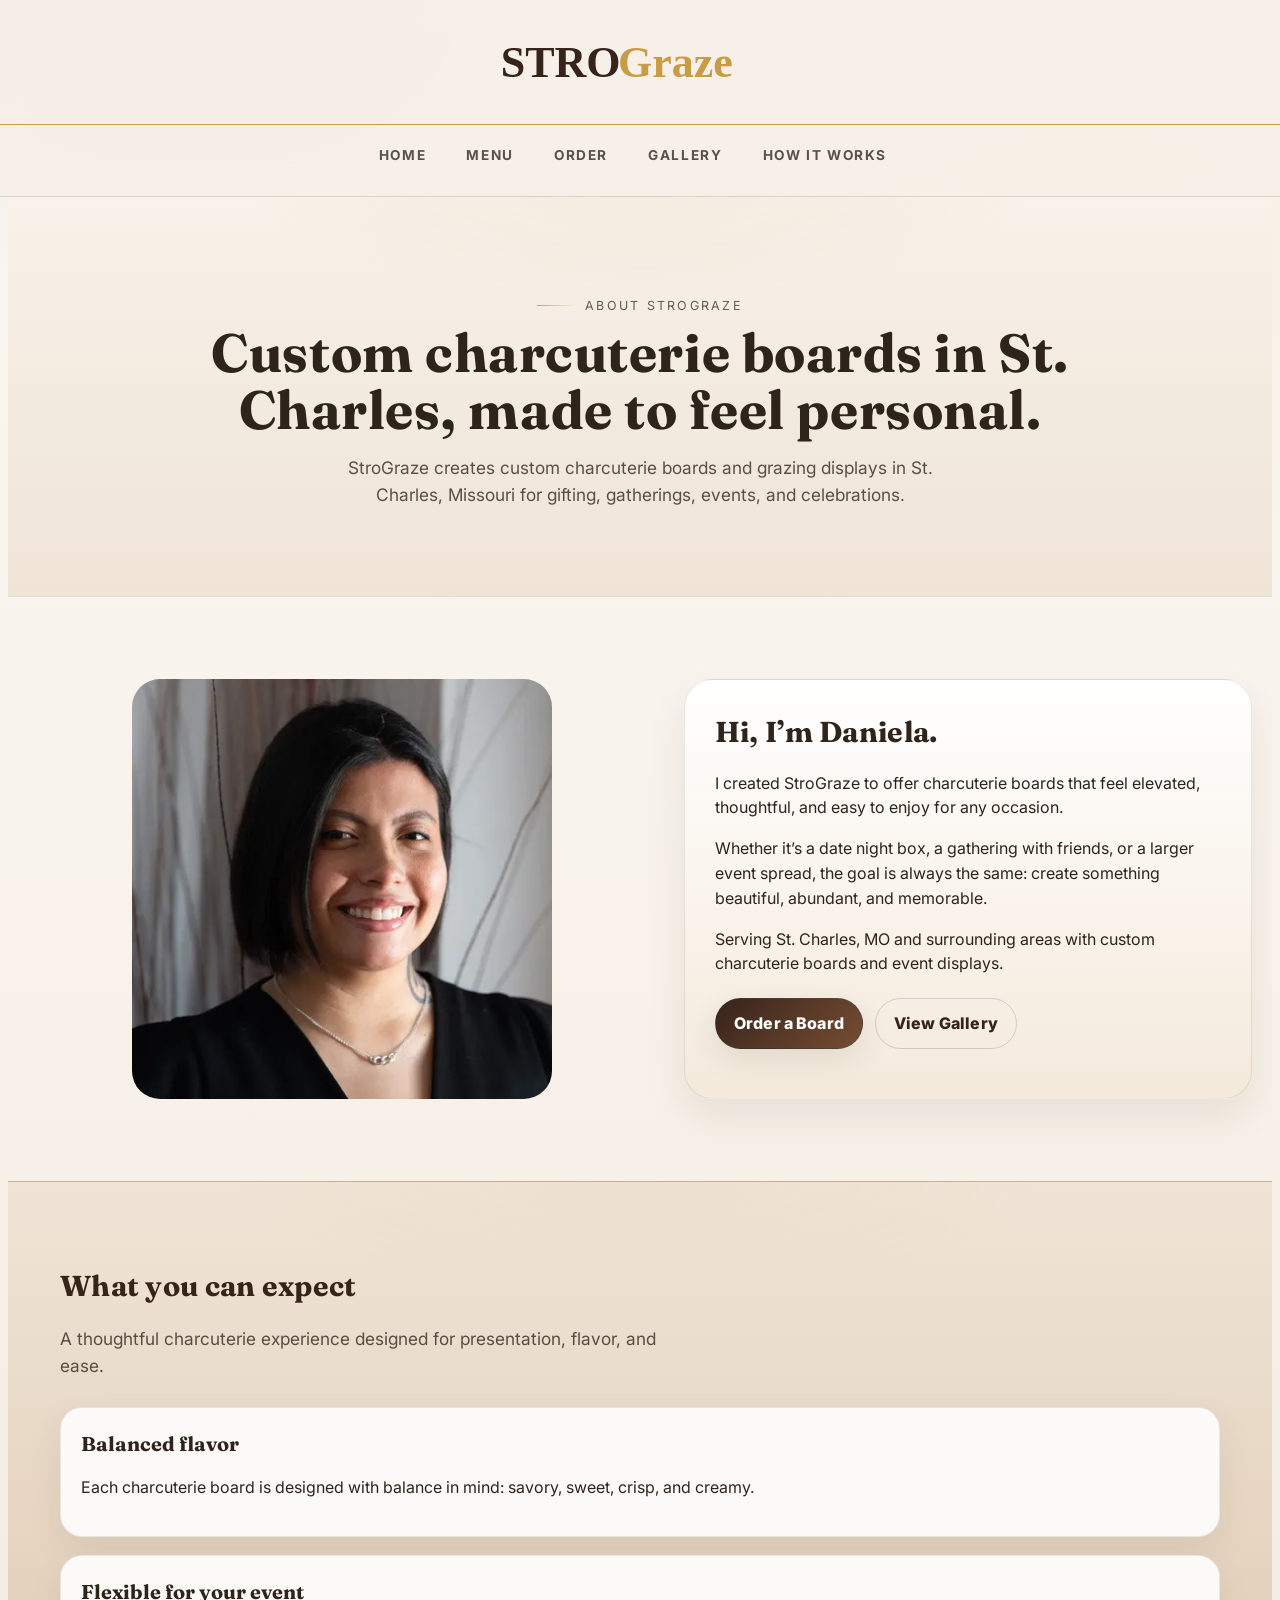
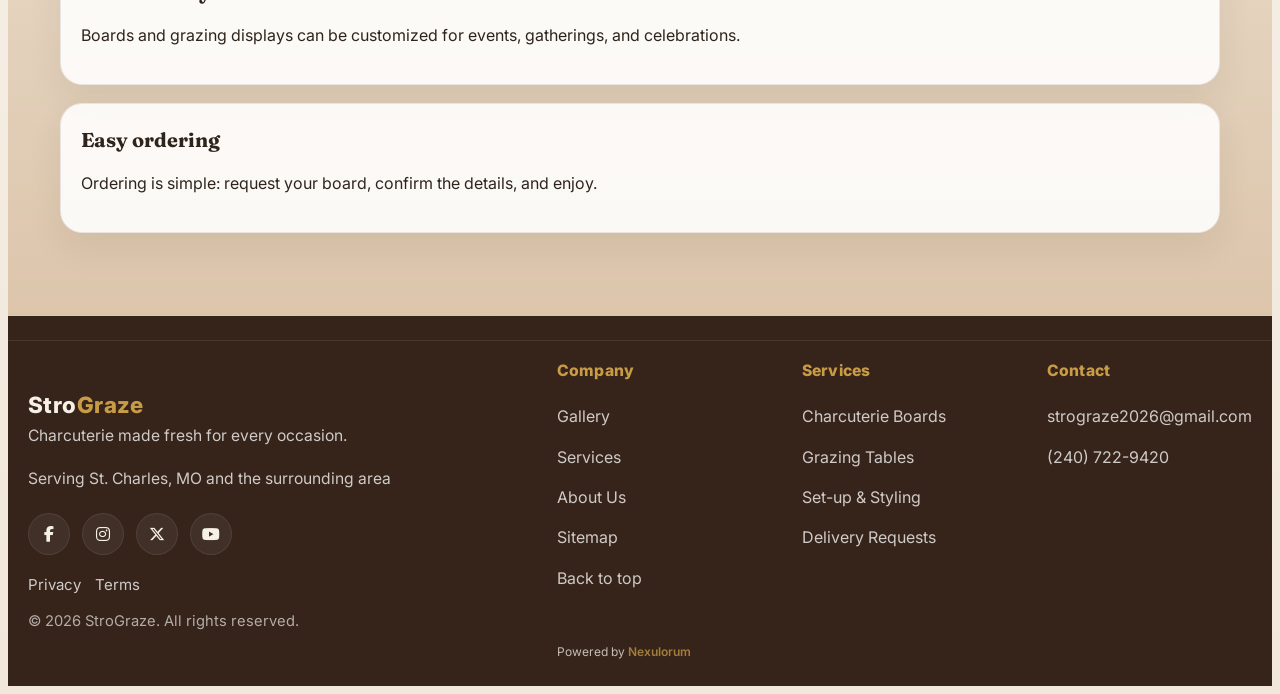
==== commit 92973c0e: "fixing button overflow issues nad missing step" ====
--- a/about.html
+++ b/about.html
@@ -79,7 +79,7 @@
   <header class="topbar">
     <div class="topbar-inner container">
       <a class="topbar-brand" href="index.html">
-        <img src="/images/logo.svg" alt="StroGraze charcuterie St Charles MO">
+        <img src="images/logo.svg" alt="StroGraze charcuterie St Charles MO">
       </a>
 
       <div class="topbar-line" aria-hidden="true"></div>
@@ -229,7 +229,7 @@
 
         <div class="powered-by-nexulorum">
           Powered by
-          <a href="https://nexulorum.com" target="_blank" rel="noopener noreferrer">Nexulorum</a>
+          <a href="https://www.nexulorum.com" target="_blank" rel="noopener noreferrer">Nexulorum</a>
         </div>
       </div>
     </div>
--- a/css/styles.css
+++ b/css/styles.css
@@ -301,6 +301,64 @@
 
     .btn-ghost:hover{border-color: rgba(215,180,106,.45)}
 
+    /*==============================
+ mobile button overflow
+==============================*/
+    @media (max-width: 640px){
+
+      .hero-cta,
+      .form-actions,
+      .thanks-actions{
+        width: 100%;
+        display: flex;
+        flex-direction: column;
+        align-items: center;
+      }
+
+      .hero-cta .btn,
+      .hero-cta .btn-ghost,
+      .form-actions .btn,
+      .form-actions .btn-ghost,
+      .thanks-actions .btn,
+      .thanks-actions .btn-ghost{
+        width: min(100%, 230px);
+        max-width: 230px;
+        min-width: 0;
+        box-sizing: border-box;
+        text-align: center;
+      }
+
+      .card .btn,
+      .board-card .btn,
+      .grazing-card .btn,
+      .callout .btn,
+      .tile-btn{
+        width: min(100%, 230px);
+        max-width: 230px;
+        min-width: 0;
+        margin-left: auto;
+        margin-right: auto;
+      }
+}
+    @media (max-width: 640px){
+
+      .hero-cta{
+        display: flex;
+        flex-direction: column;
+        align-items: center;   /* THIS centers them */
+        justify-content: center;
+        gap: 12px;
+      }
+
+      .hero-cta .btn,
+      .hero-cta .btn-ghost{
+        width: min(100%, 230px);
+        max-width: 230px;
+        text-align: center;
+      }
+
+    }
+
 
     /*====Hero section=====*/
 
@@ -344,12 +402,19 @@
     max-width: 60ch;
     }
 
-    section,
-main{
-  position: relative;
-  z-index: 1;
-  margin-top: 180px; /* adjust if needed */
-}
+
+    main{
+      position: relative;
+      z-index: 1;
+      margin-top: 180px; /* adjust if needed */
+    }
+
+    @media (max-width: 900px){
+      main{
+        
+        margin-top: 0px;
+      }
+    }
 
     .hero-cta{display:flex; gap:12px; margin:22px 0 18px}
 
@@ -1837,7 +1902,7 @@
   .page-boards .boards-cta-wrap .btn,
   .page-boards .boards-cta-wrap .btn-ghost{
     width: 100%;
-    max-width: 320px;
+    max-width: 230px;
   }
 
   .page-boards .boards-cta-wrap .hero-cta{
@@ -1884,11 +1949,11 @@
   .page-boards .hero-cta .btn-ghost,
   .page-boards .board-card .btn{
     width: 100%;
-    max-width: 320px;
+    max-width: 230px;
   }
 
   .page-boards .board-card .card-media{
-    height: 220px;
+    height: 190px;
   }
 
   .page-boards .featured-card::before{
@@ -2064,7 +2129,7 @@
   .page-about .hero-cta .btn,
   .page-about .hero-cta .btn-ghost{
     width: 100%;
-    max-width: 320px;
+    max-width: 230px;
   }
 }
 
@@ -2295,7 +2360,7 @@
 
   .hero-cta{
     flex-direction: column;
-    align-items: stretch;
+    align-items: center;
   }
 
   .btn,
@@ -2303,7 +2368,11 @@
   .tile-btn,
   .board-card .btn,
   .grazing-card .btn{
-    width: 100%;
+    width: min(100%, 230px);
+    max-width: 230px;
+    min-width: 0;
+    margin-left: auto;
+    margin-right: auto;
   }
 
   .tile{
